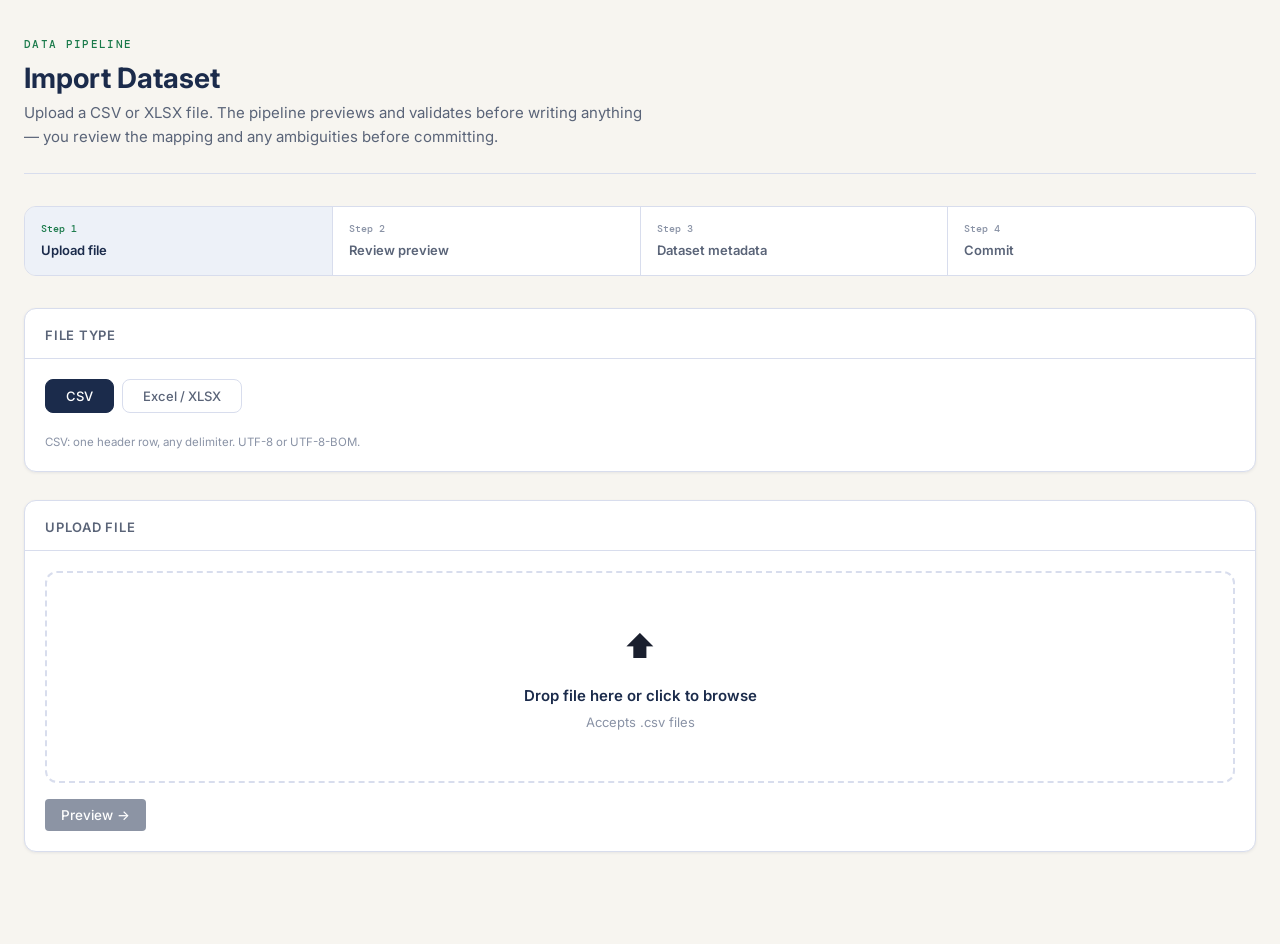
==== frontend/import.html @ 2c80393d "NSDO Phase 1-7 complete" ====
<!DOCTYPE html>
<html lang="en">
<head>
  <meta charset="UTF-8">
  <meta name="viewport" content="width=device-width, initial-scale=1.0">
  <title>NSDO — Import Dataset</title>
  <link rel="stylesheet" href="nsdo.css">
  <style>
    /* ---- Step indicator ---- */
    .steps {
      display: flex; gap: 0; margin-bottom: 32px;
      border: 1px solid var(--rule); border-radius: var(--radius-lg); overflow: hidden;
    }
    .step {
      flex: 1; padding: 14px 16px; display: flex; flex-direction: column; gap: 3px;
      background: var(--surface); border-right: 1px solid var(--rule);
      transition: background var(--transition);
    }
    .step:last-child { border-right: none; }
    .step-num { font-family: var(--mono); font-size: 10px; color: var(--stone); font-weight: 500; }
    .step-label { font-size: 13px; font-weight: 600; color: var(--slate); }
    .step.active { background: var(--navy-faint); }
    .step.active .step-num { color: var(--green); }
    .step.active .step-label { color: var(--navy); }
    .step.done { background: var(--surface); }
    .step.done .step-num { color: var(--green); }
    .step.done .step-label { color: var(--slate); text-decoration: line-through; }

    /* ---- Upload zone ---- */
    .drop-zone {
      border: 2px dashed var(--rule); border-radius: var(--radius-lg);
      padding: 48px 24px; text-align: center; cursor: pointer;
      transition: border-color var(--transition), background var(--transition);
      background: var(--surface);
    }
    .drop-zone:hover, .drop-zone.drag-over {
      border-color: var(--navy); background: var(--navy-faint);
    }
    .drop-zone-icon { font-size: 32px; margin-bottom: 12px; }
    .drop-zone-label { font-size: 15px; font-weight: 600; color: var(--navy); margin-bottom: 4px; }
    .drop-zone-hint { font-size: 13px; color: var(--stone); }
    #file-input { display: none; }

    /* ---- File type selector ---- */
    .type-tabs { display: flex; gap: 8px; margin-bottom: 20px; }
    .type-tab {
      padding: 8px 20px; border-radius: var(--radius);
      border: 1.5px solid var(--rule); background: var(--surface);
      font-size: 13px; font-weight: 500; color: var(--slate);
      cursor: pointer; transition: all var(--transition);
    }
    .type-tab:hover { border-color: var(--navy); color: var(--navy); }
    .type-tab.active { background: var(--navy); color: #fff; border-color: var(--navy); }

    /* ---- Sheet selector ---- */
    .sheet-list { display: flex; flex-wrap: wrap; gap: 8px; margin-top: 8px; }
    .sheet-btn {
      padding: 6px 14px; border-radius: var(--radius-sm);
      border: 1.5px solid var(--rule); background: var(--surface);
      font-family: var(--mono); font-size: 12px; color: var(--slate); cursor: pointer;
      transition: all var(--transition);
    }
    .sheet-btn:hover { border-color: var(--navy); }
    .sheet-btn.selected { background: var(--navy); color: #fff; border-color: var(--navy); }

    /* ---- Preview table ---- */
    .preview-table-wrap { overflow-x: auto; margin-top: 12px; max-height: 280px; overflow-y: auto; }
    .preview-table { font-size: 12px; }
    .preview-table thead th { position: sticky; top: 0; background: var(--bg); }
    .col-mapped { background: #EDF6F0 !important; }

    /* ---- Mapping editor ---- */
    .mapping-grid {
      display: grid; grid-template-columns: 1fr auto 1fr; gap: 10px 12px;
      align-items: center;
    }
    .mapping-arrow { color: var(--stone); font-size: 16px; text-align: center; }
    .mapping-label { font-family: var(--mono); font-size: 12px; color: var(--slate); }
    .mapping-canonical { font-family: var(--mono); font-size: 12px; font-weight: 500; color: var(--navy); }
    .mapping-required::after { content: '*'; color: var(--red); margin-left: 2px; }

    /* ---- Ambiguity alerts ---- */
    .ambiguity-list { display: flex; flex-direction: column; gap: 8px; }
    .ambiguity-item {
      background: var(--amber-light); border: 1px solid #E6A835;
      border-radius: var(--radius); padding: 12px 14px;
    }
    .ambiguity-field { font-family: var(--mono); font-size: 12px; font-weight: 600; color: #7A4C05; }
    .ambiguity-candidates { display: flex; gap: 8px; flex-wrap: wrap; margin-top: 6px; }
    .ambiguity-candidate {
      padding: 4px 10px; border-radius: var(--radius-sm);
      border: 1.5px solid #E6A835; background: #fff;
      font-family: var(--mono); font-size: 11px; color: #7A4C05; cursor: pointer;
      transition: all var(--transition);
    }
    .ambiguity-candidate.selected { background: var(--amber); color: #fff; border-color: var(--amber); }

    /* ---- Summary tiles ---- */
    .summary-tiles { display: grid; grid-template-columns: repeat(4,1fr); gap: 12px; }
    .summary-tile { background: var(--surface); border: 1px solid var(--rule); border-radius: var(--radius); padding: 14px; }
    .summary-tile-val { font-family: var(--mono); font-size: 24px; font-weight: 500; color: var(--navy); }
    .summary-tile-label { font-size: 11px; color: var(--stone); margin-top: 2px; }
    .summary-tile.warn .summary-tile-val { color: var(--amber); }
    .summary-tile.err .summary-tile-val { color: var(--red); }
    .summary-tile.ok .summary-tile-val { color: var(--green); }

    /* ---- Issue list ---- */
    .issue-list { display: flex; flex-direction: column; gap: 6px; max-height: 260px; overflow-y: auto; }
    .issue-row {
      display: grid; grid-template-columns: 60px 80px 1fr;
      gap: 8px; font-size: 12.5px; padding: 6px 10px;
      border-radius: var(--radius-sm); align-items: start;
    }
    .issue-row.error   { background: var(--red-light); }
    .issue-row.warning { background: var(--amber-light); }
    .issue-row.info    { background: var(--navy-faint); }
    .issue-sev { font-family: var(--mono); font-size: 10px; font-weight: 600; text-transform: uppercase; }
    .issue-field { font-family: var(--mono); font-size: 11px; color: var(--slate); }

    /* ---- Meta form ---- */
    .meta-grid { display: grid; grid-template-columns: 1fr 1fr; gap: 16px; }
    @media (max-width: 700px) { .meta-grid { grid-template-columns: 1fr; } }

    /* ---- Page sections ---- */
    .import-section { margin-bottom: 28px; }

    /* ---- Commit result ---- */
    .commit-result {
      text-align: center; padding: 48px 24px;
    }
    .commit-icon { font-size: 48px; margin-bottom: 16px; }
    .commit-title { font-size: 22px; font-weight: 700; color: var(--navy); margin-bottom: 8px; }
    .commit-sub { font-size: 14px; color: var(--text-muted); margin-bottom: 24px; }
    .commit-stats { display: flex; gap: 24px; justify-content: center; flex-wrap: wrap; margin-bottom: 28px; }
    .commit-stat-val { font-family: var(--mono); font-size: 28px; font-weight: 500; }
    .commit-stat-label { font-size: 11px; color: var(--stone); margin-top: 2px; }
    .commit-stat.ok .commit-stat-val { color: var(--green); }
    .commit-stat.skip .commit-stat-val { color: var(--amber); }

    .hidden { display: none !important; }
  </style>
</head>
<body class="site-wrap">
<div id="nav-placeholder"></div>

<main class="page-content">
  <header class="page-header">
    <p class="page-eyebrow">Data Pipeline</p>
    <h1 class="page-title">Import Dataset</h1>
    <p class="page-subtitle">
      Upload a CSV or XLSX file. The pipeline previews and validates before writing anything —
      you review the mapping and any ambiguities before committing.
    </p>
  </header>

  <!-- Step indicator -->
  <div class="steps" id="step-indicator">
    <div class="step active" id="step-1">
      <span class="step-num">Step 1</span>
      <span class="step-label">Upload file</span>
    </div>
    <div class="step" id="step-2">
      <span class="step-num">Step 2</span>
      <span class="step-label">Review preview</span>
    </div>
    <div class="step" id="step-3">
      <span class="step-num">Step 3</span>
      <span class="step-label">Dataset metadata</span>
    </div>
    <div class="step" id="step-4">
      <span class="step-num">Step 4</span>
      <span class="step-label">Commit</span>
    </div>
  </div>

  <!-- ===== STEP 1: Upload ===== -->
  <div id="panel-upload">
    <div class="card import-section">
      <div class="card-header">
        <span class="card-title">File type</span>
      </div>
      <div class="card-body">
        <div class="type-tabs">
          <button class="type-tab active" id="tab-csv" onclick="selectType('csv')">CSV</button>
          <button class="type-tab" id="tab-xlsx" onclick="selectType('xlsx')">Excel / XLSX</button>
        </div>
        <p id="type-hint" class="form-hint">
          CSV: one header row, any delimiter. UTF-8 or UTF-8-BOM.
        </p>
      </div>
    </div>

    <div class="card import-section">
      <div class="card-header"><span class="card-title">Upload file</span></div>
      <div class="card-body">
        <div class="drop-zone" id="drop-zone" onclick="document.getElementById('file-input').click()">
          <div class="drop-zone-icon">⬆</div>
          <div class="drop-zone-label">Drop file here or click to browse</div>
          <div class="drop-zone-hint" id="drop-zone-hint">Accepts .csv files</div>
        </div>
        <input type="file" id="file-input" accept=".csv">
        <div id="file-chosen" class="hidden" style="margin-top:12px">
          <div class="alert alert-success">
            <strong id="chosen-name"></strong>&nbsp;— ready to preview
          </div>
        </div>
        <div id="xlsx-sheet-panel" class="hidden" style="margin-top:16px">
          <div class="form-group">
            <label class="form-label">Select sheet</label>
            <div class="sheet-list" id="sheet-list"></div>
          </div>
        </div>
        <div style="margin-top:16px;display:flex;gap:10px">
          <button class="btn btn-primary" id="btn-preview" disabled onclick="runPreview()">
            Preview →
          </button>
          <div id="preview-spinner" class="hidden" style="display:flex;align-items:center;gap:8px">
            <div class="spinner"></div>
            <span style="font-size:13px;color:var(--stone)">Parsing file…</span>
          </div>
        </div>
        <div id="upload-error" class="hidden" style="margin-top:12px"></div>
      </div>
    </div>
  </div>

  <!-- ===== STEP 2: Preview + mapping ===== -->
  <div id="panel-preview" class="hidden">
    <div class="card import-section">
      <div class="card-header">
        <span class="card-title">Validation summary</span>
        <button class="btn btn-outline btn-sm" onclick="goBack()">← Change file</button>
      </div>
      <div class="card-body">
        <div class="summary-tiles" id="summary-tiles"></div>
      </div>
    </div>

    <div id="ambiguity-panel" class="card import-section hidden">
      <div class="card-header">
        <span class="card-title">⚠ Mapping ambiguities — review required</span>
      </div>
      <div class="card-body">
        <p style="font-size:13px;color:var(--text-muted);margin-bottom:12px">
          Multiple source columns matched the same canonical field. Select which column to use.
          Fields marked <strong>required</strong> must be resolved before committing.
        </p>
        <div class="ambiguity-list" id="ambiguity-list"></div>
      </div>
    </div>

    <div class="card import-section">
      <div class="card-header">
        <span class="card-title">Column mapping</span>
        <span style="font-size:12px;color:var(--stone)">Auto-suggested — adjust if needed</span>
      </div>
      <div class="card-body">
        <div class="mapping-grid" id="mapping-grid"></div>
      </div>
    </div>

    <div class="card import-section">
      <div class="card-header">
        <span class="card-title">Sample rows (first 10)</span>
      </div>
      <div class="card-body" style="padding:0">
        <div class="preview-table-wrap">
          <table class="preview-table">
            <thead id="preview-thead"></thead>
            <tbody id="preview-tbody"></tbody>
          </table>
        </div>
      </div>
    </div>

    <div id="issues-panel" class="card import-section hidden">
      <div class="card-header">
        <span class="card-title">Validation issues</span>
        <span style="font-size:12px;color:var(--stone)">Errors are never imported; warnings are optional</span>
      </div>
      <div class="card-body" style="padding:0 0 8px">
        <div class="issue-list" id="issue-list"></div>
      </div>
    </div>

    <div style="display:flex;gap:10px;margin-top:8px">
      <button class="btn btn-primary" id="btn-to-meta" onclick="goToMeta()">Continue to metadata →</button>
    </div>
  </div>

  <!-- ===== STEP 3: Dataset metadata ===== -->
  <div id="panel-meta" class="hidden">
    <div class="card import-section">
      <div class="card-header">
        <span class="card-title">Dataset metadata</span>
        <button class="btn btn-outline btn-sm" onclick="showStep(2)">← Back to preview</button>
      </div>
      <div class="card-body">
        <div class="alert alert-info" style="margin-bottom:20px">
          <strong>Required:</strong> every dataset must state what it <em>does not</em> tell you.
          This is enforced by the API — the commit will be rejected if limitations is empty.
        </div>

        <div class="meta-grid">
          <div class="form-group">
            <label class="form-label">Source <span class="required">*</span></label>
            <select id="m-source" class="form-select">
              <option value="">Loading sources…</option>
            </select>
            <span class="form-hint">Which organisation published this data?</span>
          </div>
          <div class="form-group">
            <label class="form-label">Metric definition <span class="required">*</span></label>
            <select id="m-metric" class="form-select">
              <option value="">Loading metrics…</option>
            </select>
          </div>
          <div class="form-group">
            <label class="form-label">Dataset title <span class="required">*</span></label>
            <input type="text" id="m-title" class="form-input" placeholder="e.g. HESA Nigerian students UK 2022/23">
          </div>
          <div class="form-group">
            <label class="form-label">Reference period <span class="required">*</span></label>
            <input type="text" id="m-period" class="form-input" placeholder="e.g. 2022/23 or 2024">
            <span class="form-hint">Academic year (2022/23) or calendar year (2024)</span>
          </div>
          <div class="form-group">
            <label class="form-label">Original URL</label>
            <input type="url" id="m-url" class="form-input" placeholder="https://…">
          </div>
          <div class="form-group">
            <label class="form-label">Publication date</label>
            <input type="date" id="m-pubdate" class="form-input">
          </div>
        </div>

        <div class="form-group" style="margin-top:16px">
          <label class="form-label">Stated limitations <span class="required">*</span></label>
          <textarea id="m-limitations" class="form-textarea" rows="4"
            placeholder="Describe what this dataset does NOT tell you: methodology gaps, population coverage, known undercounts, reference-period definition, etc."></textarea>
          <span class="form-hint">Cannot be empty — this is the project's core data-integrity commitment.</span>
        </div>

        <div class="form-group" style="margin-top:12px">
          <label class="form-label" style="display:flex;align-items:center;gap:8px;cursor:pointer">
            <input type="checkbox" id="m-include-warnings" checked>
            Include warning-level rows (rows with non-critical issues)
          </label>
        </div>
        <div class="form-group" style="margin-top:8px">
          <label class="form-label" style="display:flex;align-items:center;gap:8px;cursor:pointer">
            <input type="checkbox" id="m-include-duplicates">
            Include flagged-duplicate rows
          </label>
        </div>

        <div id="meta-error" class="hidden" style="margin-top:16px"></div>
      </div>
    </div>

    <div style="display:flex;gap:10px">
      <button class="btn btn-success" id="btn-commit" onclick="commitImport()">
        Commit import
      </button>
      <div id="commit-spinner" class="hidden" style="display:flex;align-items:center;gap:8px">
        <div class="spinner"></div>
        <span style="font-size:13px;color:var(--stone)">Committing…</span>
      </div>
    </div>
  </div>

  <!-- ===== STEP 4: Result ===== -->
  <div id="panel-result" class="hidden">
    <div class="card">
      <div class="card-body commit-result" id="commit-result-body"></div>
    </div>
  </div>

</main>

<script src="nsdo.js"></script>
<script>
const { apiFetch, apiFormData, fmt, el, tierBadge, statusBadge, renderError, navHTML, initNav } = window.NSDO;

document.getElementById('nav-placeholder').innerHTML = navHTML('import');
initNav('import');

// ── State ────────────────────────────────────────────────────────────────
let state = {
  type: 'csv',           // 'csv' | 'xlsx'
  file: null,
  sheets: [],
  selectedSheet: null,
  preview: null,         // last preview response
  mapping: {},           // { canonical_field: source_column }
  sources: [],
  metrics: [],
};

// ── Step navigation ──────────────────────────────────────────────────────
function showStep(n) {
  ['panel-upload','panel-preview','panel-meta','panel-result'].forEach((id,i) => {
    document.getElementById(id).classList.toggle('hidden', i+1 !== n);
  });
  [1,2,3,4].forEach(i => {
    const s = document.getElementById(`step-${i}`);
    s.classList.remove('active','done');
    if (i === n) s.classList.add('active');
    else if (i < n) s.classList.add('done');
  });
}

function goBack() { showStep(1); }

// ── File type selector ───────────────────────────────────────────────────
function selectType(type) {
  state.type = type;
  document.getElementById('tab-csv').classList.toggle('active', type === 'csv');
  document.getElementById('tab-xlsx').classList.toggle('active', type === 'xlsx');
  document.getElementById('type-hint').textContent = type === 'csv'
    ? 'CSV: one header row, any delimiter. UTF-8 or UTF-8-BOM.'
    : 'XLSX: you can choose which sheet to import after uploading.';
  document.getElementById('drop-zone-hint').textContent =
    type === 'csv' ? 'Accepts .csv files' : 'Accepts .xlsx, .xls files';
  document.getElementById('file-input').accept = type === 'csv' ? '.csv' : '.xlsx,.xls';

  // Reset file state
  state.file = null; state.sheets = []; state.selectedSheet = null;
  document.getElementById('file-chosen').classList.add('hidden');
  document.getElementById('xlsx-sheet-panel').classList.add('hidden');
  document.getElementById('btn-preview').disabled = true;
}

// ── Drag-and-drop ────────────────────────────────────────────────────────
const dropZone = document.getElementById('drop-zone');
dropZone.addEventListener('dragover', e => { e.preventDefault(); dropZone.classList.add('drag-over'); });
dropZone.addEventListener('dragleave', () => dropZone.classList.remove('drag-over'));
dropZone.addEventListener('drop', e => {
  e.preventDefault(); dropZone.classList.remove('drag-over');
  const f = e.dataTransfer.files[0];
  if (f) handleFile(f);
});
document.getElementById('file-input').addEventListener('change', e => {
  if (e.target.files[0]) handleFile(e.target.files[0]);
});

async function handleFile(file) {
  state.file = file;
  document.getElementById('chosen-name').textContent = file.name;
  document.getElementById('file-chosen').classList.remove('hidden');
  document.getElementById('upload-error').classList.add('hidden');

  if (state.type === 'xlsx') {
    document.getElementById('btn-preview').disabled = true;
    // List sheets first
    const fd = new FormData();
    fd.append('file', file);
    const res = await apiFormData('/api/datasets/import/xlsx/sheets', fd);
    if (!res.ok) {
      showUploadError(`Could not read workbook: ${res.data?.detail ?? res.error ?? 'Unknown error'}`);
      return;
    }
    state.sheets = res.data.sheets ?? [];
    renderSheets(state.sheets);
  } else {
    state.selectedSheet = null;
    document.getElementById('xlsx-sheet-panel').classList.add('hidden');
    document.getElementById('btn-preview').disabled = false;
  }
}

function renderSheets(sheets) {
  const panel = document.getElementById('xlsx-sheet-panel');
  const list  = document.getElementById('sheet-list');
  list.innerHTML = '';
  sheets.forEach(name => {
    const btn = el('button', { class: 'sheet-btn', type: 'button' }, name);
    btn.addEventListener('click', () => {
      state.selectedSheet = name;
      list.querySelectorAll('.sheet-btn').forEach(b => b.classList.remove('selected'));
      btn.classList.add('selected');
      document.getElementById('btn-preview').disabled = false;
    });
    list.appendChild(btn);
  });
  panel.classList.remove('hidden');
  // Auto-select first
  if (sheets.length === 1) list.querySelector('.sheet-btn').click();
}

function showUploadError(msg) {
  const div = document.getElementById('upload-error');
  div.innerHTML = '';
  div.appendChild(el('div', { class: 'alert alert-error' }, msg));
  div.classList.remove('hidden');
}

// ── Preview ──────────────────────────────────────────────────────────────
async function runPreview() {
  const btn = document.getElementById('btn-preview');
  btn.disabled = true;
  document.getElementById('preview-spinner').classList.remove('hidden');
  document.getElementById('upload-error').classList.add('hidden');

  const fd = new FormData();
  fd.append('file', state.file);
  if (state.type === 'xlsx' && state.selectedSheet) {
    fd.append('sheet_name', state.selectedSheet);
  }

  const path = state.type === 'csv'
    ? '/api/datasets/import/csv/preview'
    : '/api/datasets/import/xlsx/preview';

  const res = await apiFormData(path, fd);
  document.getElementById('preview-spinner').classList.add('hidden');
  btn.disabled = false;

  if (!res.ok) {
    showUploadError(`Preview failed: ${res.data?.detail ?? res.error ?? 'Unknown error'}`);
    return;
  }

  state.preview = res.data;
  state.mapping  = { ...res.data.mapping_used };
  renderPreview(res.data);
  showStep(2);
}

function renderPreview(p) {
  // Summary tiles
  const s = p.summary;
  const tiles = document.getElementById('summary-tiles');
  tiles.innerHTML = '';
  const mkTile = (val, label, cls='') =>
    el('div', { class: `summary-tile ${cls}` },
      el('div', { class: 'summary-tile-val' }, String(val)),
      el('div', { class: 'summary-tile-label' }, label),
    );
  tiles.appendChild(mkTile(s.total_records, 'Total rows', ''));
  tiles.appendChild(mkTile(s.valid_records, 'Valid rows', s.valid_records > 0 ? 'ok' : ''));
  tiles.appendChild(mkTile(s.error_records, 'Error rows', s.error_records > 0 ? 'err' : ''));
  tiles.appendChild(mkTile(s.duplicate_records, 'Duplicates', s.duplicate_records > 0 ? 'warn' : ''));

  // Ambiguities
  const ambPanel = document.getElementById('ambiguity-panel');
  const ambList  = document.getElementById('ambiguity-list');
  if (p.ambiguities?.length) {
    ambPanel.classList.remove('hidden');
    ambList.innerHTML = '';
    p.ambiguities.forEach(amb => {
      const item = el('div', { class: 'ambiguity-item' },
        el('div', { class: 'ambiguity-field' },
          `${amb.canonical_field}${amb.required ? ' (required)' : ''} — ${amb.reason}`
        ),
        el('div', { class: 'ambiguity-candidates' },
          ...amb.candidates.map(c => {
            const btn = el('button', { class: 'ambiguity-candidate', type: 'button' }, c.column);
            btn.addEventListener('click', () => {
              item.querySelectorAll('.ambiguity-candidate').forEach(b => b.classList.remove('selected'));
              btn.classList.add('selected');
              state.mapping[amb.canonical_field] = c.column;
              // Update the corresponding select in the mapping grid
              const sel = document.querySelector(`select[data-canonical="${amb.canonical_field}"]`);
              if (sel) sel.value = c.column;
            });
            // If currently mapped to this column, pre-select it
            if (state.mapping[amb.canonical_field] === c.column) btn.classList.add('selected');
            return btn;
          })
        )
      );
      ambList.appendChild(item);
    });
  } else {
    ambPanel.classList.add('hidden');
  }

  // Mapping editor
  const CANONICAL = [
    { field:'destination_country', label:'Destination country', required:true },
    { field:'student_count',       label:'Student count',       required:true },
    { field:'academic_year',       label:'Academic year',       required:false },
    { field:'nigerian_state',      label:'Nigerian state',      required:false },
    { field:'institution',         label:'Institution',         required:false },
    { field:'discipline',          label:'Discipline',          required:false },
    { field:'degree_level',        label:'Degree level',        required:false },
    { field:'gender',              label:'Gender',              required:false },
    { field:'funding_type',        label:'Funding type',        required:false },
    { field:'institution_type',    label:'Institution type',    required:false },
  ];
  const grid = document.getElementById('mapping-grid');
  grid.innerHTML = '';
  // Header
  grid.appendChild(el('div', { class:'mapping-canonical',style:{fontWeight:'600'} }, 'Canonical field'));
  grid.appendChild(el('div', {}));
  grid.appendChild(el('div', { class:'mapping-label',style:{fontWeight:'600'} }, 'Source column'));

  CANONICAL.forEach(({ field, label, required }) => {
    const canonEl = el('div', { class: `mapping-canonical${required?' mapping-required':''}` }, label);

    const sel = el('select', {
      class: 'form-select',
      'data-canonical': field,
    });
    const none = el('option', { value: '' }, '— not mapped —');
    sel.appendChild(none);
    p.detected_columns.forEach(col => {
      const opt = el('option', { value: col }, col);
      sel.appendChild(opt);
    });
    sel.value = state.mapping[field] ?? '';
    sel.addEventListener('change', () => { state.mapping[field] = sel.value || null; });

    grid.appendChild(canonEl);
    grid.appendChild(el('div', { class: 'mapping-arrow' }, '→'));
    grid.appendChild(sel);
  });

  // Sample rows
  const thead = document.getElementById('preview-thead');
  const tbody = document.getElementById('preview-tbody');
  thead.innerHTML = ''; tbody.innerHTML = '';
  if (p.sample_rows?.length) {
    const cols = Object.keys(p.sample_rows[0]);
    const mappedCols = new Set(Object.values(state.mapping).filter(Boolean));
    const hr = el('tr');
    cols.forEach(c => {
      const th = el('th', {}, c);
      if (mappedCols.has(c)) th.classList.add('col-mapped');
      hr.appendChild(th);
    });
    thead.appendChild(hr);
    p.sample_rows.slice(0,10).forEach(row => {
      const tr = el('tr');
      cols.forEach(c => {
        const td = el('td', {}, row[c] != null ? String(row[c]) : '');
        if (mappedCols.has(c)) td.classList.add('col-mapped');
        tr.appendChild(td);
      });
      tbody.appendChild(tr);
    });
  }

  // Issues
  const issuePanel = document.getElementById('issues-panel');
  const issueList  = document.getElementById('issue-list');
  if (p.issues?.length) {
    issuePanel.classList.remove('hidden');
    issueList.innerHTML = '';
    p.issues.slice(0,50).forEach(i => {
      issueList.appendChild(el('div', { class: `issue-row ${i.severity}` },
        el('span', { class: `issue-sev` }, i.severity),
        el('span', { class: 'issue-field' }, i.field ?? ''),
        el('span', {}, i.message),
      ));
    });
    if (p.issues.length > 50) {
      issueList.appendChild(el('div', { style:{ padding:'8px 10px',fontSize:'12px',color:'var(--stone)' } },
        `…and ${p.issues.length - 50} more issues`));
    }
  } else {
    issuePanel.classList.add('hidden');
  }
}

function goToMeta() {
  showStep(3);
  loadMetaOptions();
}

// ── Metadata form ────────────────────────────────────────────────────────
let metaLoaded = false;

async function loadMetaOptions() {
  if (metaLoaded) return;
  const [srcRes, metRes] = await Promise.all([
    apiFetch('/api/sources'),
    apiFetch('/api/datasets'),  // We need metric definitions — use first dataset to get them
  ]);

  if (srcRes.ok) {
    state.sources = srcRes.data;
    const sel = document.getElementById('m-source');
    sel.innerHTML = '<option value="">Select source…</option>';
    srcRes.data.forEach(s => {
      sel.appendChild(el('option', { value: s.id },
        `${s.short_code} — ${fmt.tier(s.reliability_tier)}`));
    });
  }

  // Metric definitions: fetch via /api/datasets and extract unique metric_definitions,
  // or fall back to known ones from seed data. There's no standalone /api/metric-definitions
  // endpoint, but DatasetRead nests metric_definition, so we harvest them here.
  if (metRes.ok && metRes.data.length > 0) {
    const seen = new Map();
    metRes.data.forEach(d => {
      if (!seen.has(d.metric_definition.id)) seen.set(d.metric_definition.id, d.metric_definition);
    });
    state.metrics = [...seen.values()];
    const mSel = document.getElementById('m-metric');
    mSel.innerHTML = '<option value="">Select metric definition…</option>';
    state.metrics.forEach(m => {
      mSel.appendChild(el('option', { value: m.id }, `${m.code} — ${m.name}`));
    });
    if (state.metrics.length === 1) mSel.value = state.metrics[0].id;
  } else {
    document.getElementById('m-metric').innerHTML =
      '<option value="">No metric definitions found — seed the database first</option>';
  }

  metaLoaded = true;
}

// ── Commit ───────────────────────────────────────────────────────────────
async function commitImport() {
  const btn = document.getElementById('btn-commit');
  const errDiv = document.getElementById('meta-error');
  errDiv.classList.add('hidden');

  const sourceId   = document.getElementById('m-source').value;
  const metricId   = document.getElementById('m-metric').value;
  const title      = document.getElementById('m-title').value.trim();
  const period     = document.getElementById('m-period').value.trim();
  const limitations = document.getElementById('m-limitations').value.trim();

  if (!sourceId || !metricId || !title || !period || !limitations) {
    errDiv.innerHTML = '';
    errDiv.appendChild(el('div', { class: 'alert alert-error' },
      'All required fields must be filled. Limitations cannot be empty.'));
    errDiv.classList.remove('hidden');
    return;
  }

  // Check for unresolved required ambiguities
  const unresolvedRequired = (state.preview?.unresolved_required_ambiguities ?? [])
    .filter(a => a.resolution_required && !state.mapping[a.canonical_field]);
  if (unresolvedRequired.length > 0) {
    errDiv.innerHTML = '';
    errDiv.appendChild(el('div', { class: 'alert alert-error' },
      `Cannot commit — resolve these required-field ambiguities first: ${unresolvedRequired.map(a=>a.canonical_field).join(', ')}`
    ));
    errDiv.classList.remove('hidden');
    showStep(2);
    return;
  }

  btn.disabled = true;
  document.getElementById('commit-spinner').classList.remove('hidden');

  const fd = new FormData();
  fd.append('file', state.file);
  fd.append('source_id', sourceId);
  fd.append('metric_definition_id', metricId);
  fd.append('title', title);
  fd.append('reference_period', period);
  fd.append('limitations', limitations);
  fd.append('column_mapping', JSON.stringify(state.mapping));
  fd.append('include_warnings', document.getElementById('m-include-warnings').checked);
  fd.append('include_duplicates', document.getElementById('m-include-duplicates').checked);
  if (document.getElementById('m-url').value) fd.append('original_url', document.getElementById('m-url').value);
  if (document.getElementById('m-pubdate').value) fd.append('publication_date', document.getElementById('m-pubdate').value);
  if (state.type === 'xlsx' && state.selectedSheet) fd.append('sheet_name', state.selectedSheet);

  const path = state.type === 'csv'
    ? '/api/datasets/import/csv'
    : '/api/datasets/import/xlsx';

  const res = await apiFormData(path, fd);
  document.getElementById('commit-spinner').classList.add('hidden');
  btn.disabled = false;

  if (!res.ok) {
    const detail = res.data?.detail;
    const msg = typeof detail === 'string' ? detail
      : detail?.message ?? JSON.stringify(detail) ?? res.error ?? 'Commit failed';
    errDiv.innerHTML = '';
    errDiv.appendChild(el('div', { class: 'alert alert-error' }, msg));
    errDiv.classList.remove('hidden');
    return;
  }

  renderResult(res.data);
  showStep(4);
}

function renderResult(result) {
  const body = document.getElementById('commit-result-body');
  body.innerHTML = '';

  const inserted  = result.inserted  ?? 0;
  const skipped   = result.skipped   ?? 0;
  const datasetId = result.dataset_id ?? '—';

  body.appendChild(el('div', { class: 'commit-icon' }, '✓'));
  body.appendChild(el('div', { class: 'commit-title' }, 'Import successful'));
  body.appendChild(el('div', { class: 'commit-sub' },
    `Dataset #${datasetId} registered. ${inserted} observation${inserted!==1?'s':''} committed.`));

  body.appendChild(el('div', { class: 'commit-stats' },
    el('div', { class: 'commit-stat ok' },
      el('div', { class: 'commit-stat-val' }, String(inserted)),
      el('div', { class: 'commit-stat-label' }, 'Rows inserted'),
    ),
    el('div', { class: 'commit-stat skip' },
      el('div', { class: 'commit-stat-val' }, String(skipped)),
      el('div', { class: 'commit-stat-label' }, 'Rows skipped'),
    ),
  ));

  body.appendChild(el('div', { style:{ display:'flex',gap:'12px',justifyContent:'center' } },
    (() => {
      const a = el('a', { class:'btn btn-primary', href:`datasets.html` }, 'View all datasets');
      return a;
    })(),
    (() => {
      const btn = el('button', { class:'btn btn-outline', type:'button' }, 'Import another file');
      btn.addEventListener('click', () => {
        state = { type:'csv', file:null, sheets:[], selectedSheet:null, preview:null, mapping:{}, sources:[], metrics:[] };
        metaLoaded = false;
        document.getElementById('file-input').value = '';
        document.getElementById('file-chosen').classList.add('hidden');
        document.getElementById('upload-error').classList.add('hidden');
        document.getElementById('btn-preview').disabled = true;
        selectType('csv');
        showStep(1);
      });
      return btn;
    })(),
  ));
}
</script>
</body>
</html>
---- frontend/nsdo.css ----
/* =========================================================
   NSDO — Nigerian Student Diaspora Observatory
   Shared design system
   ========================================================= */

/* --- Fonts --- */
@import url('https://fonts.googleapis.com/css2?family=DM+Mono:ital,wght@0,300;0,400;0,500;1,400&family=Inter:wght@300;400;500;600;700&display=swap');

/* --- Tokens --- */
:root {
  --navy:        #1B2B4B;
  --navy-light:  #263C65;
  --navy-faint:  #EDF1F8;
  --green:       #1A7A4A;
  --green-light: #E8F5EE;
  --amber:       #D4820A;
  --amber-light: #FDF3E0;
  --red:         #B83232;
  --red-light:   #FBEAEA;
  --slate:       #5A6478;
  --stone:       #8A93A6;
  --rule:        #D8DDED;
  --bg:          #F7F5F0;
  --surface:     #FFFFFF;
  --text:        #1A1F2E;
  --text-muted:  #5A6478;

  --mono:   'DM Mono', 'Courier New', monospace;
  --sans:   'Inter', system-ui, sans-serif;

  --radius-sm: 4px;
  --radius:    8px;
  --radius-lg: 12px;

  --shadow-sm: 0 1px 3px rgba(27,43,75,.08);
  --shadow:    0 2px 8px rgba(27,43,75,.10);
  --shadow-lg: 0 4px 20px rgba(27,43,75,.12);

  --transition: 150ms ease;
}

/* --- Reset --- */
*, *::before, *::after { box-sizing: border-box; margin: 0; padding: 0; }
html { font-size: 16px; scroll-behavior: smooth; }
body {
  font-family: var(--sans);
  background: var(--bg);
  color: var(--text);
  line-height: 1.6;
  min-height: 100vh;
}
a { color: inherit; text-decoration: none; }
button { cursor: pointer; font-family: var(--sans); }
img, svg { display: block; }

/* --- Layout --- */
.site-wrap     { display: flex; flex-direction: column; min-height: 100vh; }
.page-content  { flex: 1; max-width: 1280px; margin: 0 auto; width: 100%; padding: 0 24px 64px; }

/* --- Nav --- */
.site-nav {
  background: var(--navy);
  color: #fff;
  position: sticky; top: 0; z-index: 100;
  box-shadow: 0 2px 12px rgba(0,0,0,.18);
}
.nav-inner {
  max-width: 1280px; margin: 0 auto;
  display: flex; align-items: center; gap: 8px;
  padding: 0 24px; height: 56px;
}
.nav-brand {
  display: flex; align-items: baseline; gap: 10px;
  margin-right: 24px;
}
.nav-brand-mark {
  font-family: var(--mono);
  font-size: 11px; font-weight: 500; letter-spacing: .12em;
  text-transform: uppercase;
  background: var(--green); color: #fff;
  padding: 3px 8px; border-radius: 3px;
}
.nav-brand-name {
  font-size: 15px; font-weight: 600; color: #fff;
  white-space: nowrap;
}
.nav-links { display: flex; gap: 2px; flex: 1; }
.nav-link {
  display: flex; align-items: center; gap: 6px;
  padding: 6px 12px; border-radius: var(--radius-sm);
  font-size: 13.5px; font-weight: 500; color: rgba(255,255,255,.75);
  transition: color var(--transition), background var(--transition);
  white-space: nowrap;
}
.nav-link:hover        { color: #fff; background: rgba(255,255,255,.08); }
.nav-link.active       { color: #fff; background: rgba(255,255,255,.12); }
.nav-link svg          { width: 14px; height: 14px; flex-shrink: 0; }
.nav-status {
  margin-left: auto; display: flex; align-items: center; gap: 6px;
  font-family: var(--mono); font-size: 11px; color: rgba(255,255,255,.55);
}
.nav-status-dot {
  width: 7px; height: 7px; border-radius: 50%;
  background: var(--stone);
}
.nav-status-dot.ok   { background: var(--green); }
.nav-status-dot.err  { background: var(--red); }

/* --- Page header --- */
.page-header { padding: 36px 0 24px; border-bottom: 1px solid var(--rule); margin-bottom: 32px; }
.page-eyebrow {
  font-family: var(--mono); font-size: 11px; font-weight: 500;
  letter-spacing: .12em; text-transform: uppercase;
  color: var(--green); margin-bottom: 8px;
}
.page-title   { font-size: 28px; font-weight: 700; color: var(--navy); line-height: 1.2; }
.page-subtitle { font-size: 15px; color: var(--text-muted); margin-top: 6px; max-width: 620px; }

/* --- Cards --- */
.card {
  background: var(--surface); border: 1px solid var(--rule);
  border-radius: var(--radius-lg); box-shadow: var(--shadow-sm);
}
.card-header {
  padding: 16px 20px 12px;
  border-bottom: 1px solid var(--rule);
  display: flex; align-items: baseline; justify-content: space-between; gap: 12px;
}
.card-title   { font-size: 13px; font-weight: 600; color: var(--slate); text-transform: uppercase; letter-spacing: .06em; }
.card-action  { font-size: 12px; color: var(--green); font-weight: 500; }
.card-action:hover { text-decoration: underline; }
.card-body    { padding: 20px; }

/* --- Stat tiles --- */
.stat-grid { display: grid; grid-template-columns: repeat(auto-fit, minmax(180px, 1fr)); gap: 16px; }
.stat-tile {
  background: var(--surface); border: 1px solid var(--rule);
  border-radius: var(--radius-lg); padding: 20px;
  box-shadow: var(--shadow-sm);
  display: flex; flex-direction: column; gap: 4px;
}
.stat-tile-label  { font-size: 11px; font-weight: 600; color: var(--stone); text-transform: uppercase; letter-spacing: .08em; }
.stat-tile-value  { font-family: var(--mono); font-size: 32px; font-weight: 500; color: var(--navy); line-height: 1; }
.stat-tile-sub    { font-size: 12px; color: var(--text-muted); margin-top: 4px; }
.stat-tile-accent { border-left: 3px solid var(--green); padding-left: 17px; }

/* --- Tables --- */
.table-wrap { overflow-x: auto; }
table {
  width: 100%; border-collapse: collapse;
  font-size: 13.5px;
}
thead th {
  background: var(--bg); font-family: var(--mono);
  font-size: 10.5px; font-weight: 500; letter-spacing: .1em; text-transform: uppercase;
  color: var(--slate); padding: 10px 14px; text-align: left;
  border-bottom: 2px solid var(--rule); white-space: nowrap;
}
tbody tr { border-bottom: 1px solid var(--rule); transition: background var(--transition); }
tbody tr:last-child { border-bottom: none; }
tbody tr:hover { background: var(--navy-faint); }
tbody td { padding: 10px 14px; vertical-align: middle; }
.td-mono { font-family: var(--mono); font-size: 13px; }
.td-right { text-align: right; }
.td-muted { color: var(--text-muted); font-size: 12.5px; }

/* --- Badges / reliability tiers — the signature element --- */
/*
   Tier badges intentionally read like government classification markings:
   color + weight encode trustworthiness, not just category.
   official_primary = authoritative (navy), official_secondary = strong (green),
   credible_secondary = acceptable (amber), unverified = flagged (red).
*/
.tier {
  display: inline-flex; align-items: center; gap: 4px;
  font-family: var(--mono); font-size: 10px; font-weight: 500;
  letter-spacing: .08em; text-transform: uppercase;
  padding: 3px 8px; border-radius: 3px;
  white-space: nowrap;
}
.tier::before { content: ''; width: 5px; height: 5px; border-radius: 50%; background: currentColor; opacity: .7; }
.tier-official_primary    { background: var(--navy); color: #fff; }
.tier-official_secondary  { background: var(--green); color: #fff; }
.tier-credible_secondary  { background: var(--amber-light); color: var(--amber); border: 1px solid #E6A835; }
.tier-unverified          { background: var(--red-light); color: var(--red); border: 1px solid #D45555; }

.status-badge {
  display: inline-block;
  font-family: var(--mono); font-size: 10px; font-weight: 500;
  letter-spacing: .06em; text-transform: uppercase;
  padding: 2px 7px; border-radius: 3px;
}
.status-draft      { background: #EEF0F5; color: var(--slate); }
.status-validated  { background: var(--amber-light); color: var(--amber); }
.status-verified   { background: var(--green-light); color: var(--green); }
.status-deprecated { background: var(--red-light); color: var(--red); }

/* --- Buttons --- */
.btn {
  display: inline-flex; align-items: center; gap: 6px;
  padding: 8px 16px; border-radius: var(--radius-sm);
  font-size: 13.5px; font-weight: 500; border: none;
  transition: all var(--transition); cursor: pointer; white-space: nowrap;
}
.btn-primary   { background: var(--navy); color: #fff; }
.btn-primary:hover  { background: var(--navy-light); }
.btn-success   { background: var(--green); color: #fff; }
.btn-success:hover  { background: #156038; }
.btn-outline   { background: transparent; color: var(--navy); border: 1.5px solid var(--rule); }
.btn-outline:hover  { border-color: var(--navy); background: var(--navy-faint); }
.btn-danger    { background: var(--red-light); color: var(--red); border: 1px solid #D45555; }
.btn-danger:hover   { background: #f5d0d0; }
.btn-sm        { padding: 5px 10px; font-size: 12px; }
.btn-lg        { padding: 12px 24px; font-size: 15px; }
.btn:disabled  { opacity: .5; cursor: not-allowed; }
.btn svg       { width: 14px; height: 14px; flex-shrink: 0; }

/* --- Forms --- */
.form-group   { display: flex; flex-direction: column; gap: 6px; }
.form-label   { font-size: 12.5px; font-weight: 600; color: var(--slate); }
.form-label .required { color: var(--red); margin-left: 2px; }
.form-input, .form-select, .form-textarea {
  width: 100%; padding: 8px 12px;
  border: 1.5px solid var(--rule); border-radius: var(--radius-sm);
  font-family: var(--sans); font-size: 13.5px; color: var(--text);
  background: var(--surface);
  transition: border-color var(--transition);
  outline: none;
}
.form-input:focus, .form-select:focus, .form-textarea:focus {
  border-color: var(--navy);
  box-shadow: 0 0 0 3px rgba(27,43,75,.08);
}
.form-textarea { resize: vertical; min-height: 80px; }
.form-hint     { font-size: 11.5px; color: var(--stone); }
.form-error    { font-size: 11.5px; color: var(--red); }

/* --- Filter bar --- */
.filter-bar {
  display: flex; align-items: flex-end; gap: 12px; flex-wrap: wrap;
  padding: 16px 0; margin-bottom: 20px;
}
.filter-bar .form-group { min-width: 160px; flex: 1; }
.filter-bar .form-group:last-child { flex: none; }

/* --- Alert / notice --- */
.alert {
  display: flex; gap: 12px; align-items: flex-start;
  padding: 12px 16px; border-radius: var(--radius);
  font-size: 13.5px; line-height: 1.5;
}
.alert-icon  { flex-shrink: 0; width: 16px; height: 16px; margin-top: 2px; }
.alert-info   { background: var(--navy-faint); border: 1px solid #C0CEEB; color: var(--navy); }
.alert-warn   { background: var(--amber-light); border: 1px solid #E6A835; color: #7A4C05; }
.alert-error  { background: var(--red-light); border: 1px solid #D45555; color: var(--red); }
.alert-success{ background: var(--green-light); border: 1px solid #5BBF8A; color: var(--green); }
.alert strong { font-weight: 600; }

/* --- Loading / empty states --- */
.state-container {
  display: flex; flex-direction: column; align-items: center; justify-content: center;
  padding: 64px 24px; text-align: center; gap: 12px;
}
.state-icon { width: 40px; height: 40px; color: var(--rule); }
.state-title  { font-size: 16px; font-weight: 600; color: var(--slate); }
.state-body   { font-size: 14px; color: var(--stone); max-width: 360px; }
.spinner {
  width: 24px; height: 24px;
  border: 2.5px solid var(--rule);
  border-top-color: var(--navy);
  border-radius: 50%;
  animation: spin 600ms linear infinite;
}
@keyframes spin { to { transform: rotate(360deg); } }

/* --- Country chip --- */
.country-chip {
  display: inline-flex; align-items: center; gap: 5px;
  font-family: var(--mono); font-size: 12px; font-weight: 500;
  padding: 3px 9px; border-radius: var(--radius);
  background: var(--navy-faint); color: var(--navy);
}

/* --- Data provenance note --- */
.provenance-note {
  font-size: 11.5px; color: var(--stone); font-family: var(--mono);
  padding: 8px 12px; background: var(--bg); border-radius: var(--radius-sm);
  border-left: 2px solid var(--rule);
}

/* --- Section helpers --- */
.section-gap  { margin-bottom: 32px; }
.grid-2 { display: grid; grid-template-columns: 1fr 1fr; gap: 24px; }
.grid-3 { display: grid; grid-template-columns: 1fr 1fr 1fr; gap: 24px; }

/* --- Responsive --- */
@media (max-width: 900px) {
  .grid-2, .grid-3 { grid-template-columns: 1fr; }
  .page-content { padding: 0 16px 48px; }
}
@media (max-width: 640px) {
  .nav-brand-name { display: none; }
  .nav-link span  { display: none; }
  .filter-bar     { flex-direction: column; align-items: stretch; }
  .stat-tile-value { font-size: 26px; }
  .page-title     { font-size: 22px; }
}
@media (prefers-reduced-motion: reduce) {
  *, *::before, *::after { animation-duration: .01ms !important; transition-duration: .01ms !important; }
}
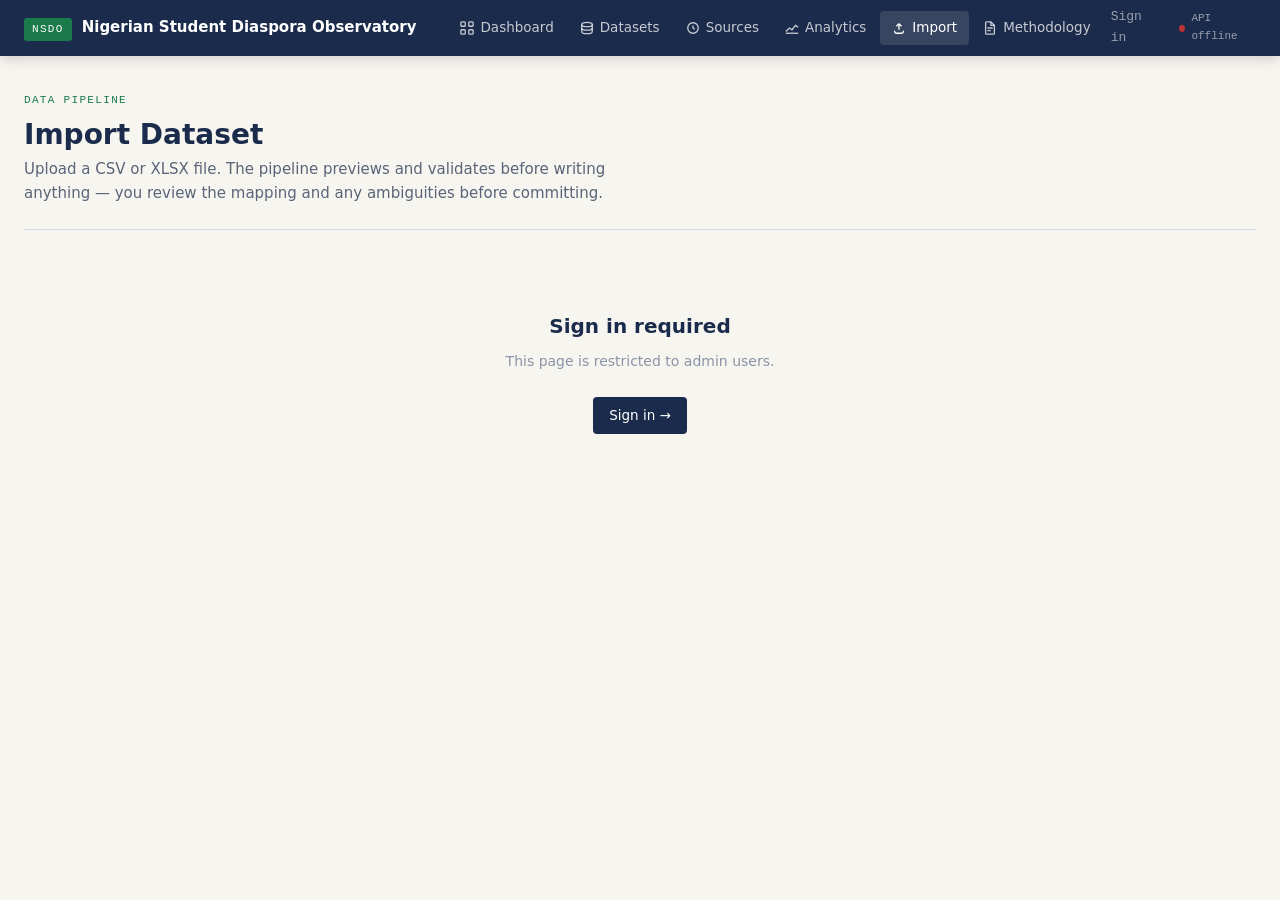
==== commit eacc73b6: "Add admin auth gate to import.html" ====
--- a/frontend/import.html
+++ b/frontend/import.html
@@ -1,5 +1,6 @@
 <!DOCTYPE html>
 <html lang="en">
+
 <head>
   <meta charset="UTF-8">
   <meta name="viewport" content="width=device-width, initial-scale=1.0">
@@ -8,827 +9,1160 @@
   <style>
     /* ---- Step indicator ---- */
     .steps {
-      display: flex; gap: 0; margin-bottom: 32px;
-      border: 1px solid var(--rule); border-radius: var(--radius-lg); overflow: hidden;
-    }
+      display: flex;
+      gap: 0;
+      margin-bottom: 32px;
+      border: 1px solid var(--rule);
+      border-radius: var(--radius-lg);
+      overflow: hidden;
+    }
+
     .step {
-      flex: 1; padding: 14px 16px; display: flex; flex-direction: column; gap: 3px;
-      background: var(--surface); border-right: 1px solid var(--rule);
+      flex: 1;
+      padding: 14px 16px;
+      display: flex;
+      flex-direction: column;
+      gap: 3px;
+      background: var(--surface);
+      border-right: 1px solid var(--rule);
       transition: background var(--transition);
     }
-    .step:last-child { border-right: none; }
-    .step-num { font-family: var(--mono); font-size: 10px; color: var(--stone); font-weight: 500; }
-    .step-label { font-size: 13px; font-weight: 600; color: var(--slate); }
-    .step.active { background: var(--navy-faint); }
-    .step.active .step-num { color: var(--green); }
-    .step.active .step-label { color: var(--navy); }
-    .step.done { background: var(--surface); }
-    .step.done .step-num { color: var(--green); }
-    .step.done .step-label { color: var(--slate); text-decoration: line-through; }
+
+    .step:last-child {
+      border-right: none;
+    }
+
+    .step-num {
+      font-family: var(--mono);
+      font-size: 10px;
+      color: var(--stone);
+      font-weight: 500;
+    }
+
+    .step-label {
+      font-size: 13px;
+      font-weight: 600;
+      color: var(--slate);
+    }
+
+    .step.active {
+      background: var(--navy-faint);
+    }
+
+    .step.active .step-num {
+      color: var(--green);
+    }
+
+    .step.active .step-label {
+      color: var(--navy);
+    }
+
+    .step.done {
+      background: var(--surface);
+    }
+
+    .step.done .step-num {
+      color: var(--green);
+    }
+
+    .step.done .step-label {
+      color: var(--slate);
+      text-decoration: line-through;
+    }
 
     /* ---- Upload zone ---- */
     .drop-zone {
-      border: 2px dashed var(--rule); border-radius: var(--radius-lg);
-      padding: 48px 24px; text-align: center; cursor: pointer;
+      border: 2px dashed var(--rule);
+      border-radius: var(--radius-lg);
+      padding: 48px 24px;
+      text-align: center;
+      cursor: pointer;
       transition: border-color var(--transition), background var(--transition);
       background: var(--surface);
     }
-    .drop-zone:hover, .drop-zone.drag-over {
-      border-color: var(--navy); background: var(--navy-faint);
-    }
-    .drop-zone-icon { font-size: 32px; margin-bottom: 12px; }
-    .drop-zone-label { font-size: 15px; font-weight: 600; color: var(--navy); margin-bottom: 4px; }
-    .drop-zone-hint { font-size: 13px; color: var(--stone); }
-    #file-input { display: none; }
+
+    .drop-zone:hover,
+    .drop-zone.drag-over {
+      border-color: var(--navy);
+      background: var(--navy-faint);
+    }
+
+    .drop-zone-icon {
+      font-size: 32px;
+      margin-bottom: 12px;
+    }
+
+    .drop-zone-label {
+      font-size: 15px;
+      font-weight: 600;
+      color: var(--navy);
+      margin-bottom: 4px;
+    }
+
+    .drop-zone-hint {
+      font-size: 13px;
+      color: var(--stone);
+    }
+
+    #file-input {
+      display: none;
+    }
 
     /* ---- File type selector ---- */
-    .type-tabs { display: flex; gap: 8px; margin-bottom: 20px; }
+    .type-tabs {
+      display: flex;
+      gap: 8px;
+      margin-bottom: 20px;
+    }
+
     .type-tab {
-      padding: 8px 20px; border-radius: var(--radius);
-      border: 1.5px solid var(--rule); background: var(--surface);
-      font-size: 13px; font-weight: 500; color: var(--slate);
-      cursor: pointer; transition: all var(--transition);
-    }
-    .type-tab:hover { border-color: var(--navy); color: var(--navy); }
-    .type-tab.active { background: var(--navy); color: #fff; border-color: var(--navy); }
+      padding: 8px 20px;
+      border-radius: var(--radius);
+      border: 1.5px solid var(--rule);
+      background: var(--surface);
+      font-size: 13px;
+      font-weight: 500;
+      color: var(--slate);
+      cursor: pointer;
+      transition: all var(--transition);
+    }
+
+    .type-tab:hover {
+      border-color: var(--navy);
+      color: var(--navy);
+    }
+
+    .type-tab.active {
+      background: var(--navy);
+      color: #fff;
+      border-color: var(--navy);
+    }
 
     /* ---- Sheet selector ---- */
-    .sheet-list { display: flex; flex-wrap: wrap; gap: 8px; margin-top: 8px; }
+    .sheet-list {
+      display: flex;
+      flex-wrap: wrap;
+      gap: 8px;
+      margin-top: 8px;
+    }
+
     .sheet-btn {
-      padding: 6px 14px; border-radius: var(--radius-sm);
-      border: 1.5px solid var(--rule); background: var(--surface);
-      font-family: var(--mono); font-size: 12px; color: var(--slate); cursor: pointer;
+      padding: 6px 14px;
+      border-radius: var(--radius-sm);
+      border: 1.5px solid var(--rule);
+      background: var(--surface);
+      font-family: var(--mono);
+      font-size: 12px;
+      color: var(--slate);
+      cursor: pointer;
       transition: all var(--transition);
     }
-    .sheet-btn:hover { border-color: var(--navy); }
-    .sheet-btn.selected { background: var(--navy); color: #fff; border-color: var(--navy); }
+
+    .sheet-btn:hover {
+      border-color: var(--navy);
+    }
+
+    .sheet-btn.selected {
+      background: var(--navy);
+      color: #fff;
+      border-color: var(--navy);
+    }
 
     /* ---- Preview table ---- */
-    .preview-table-wrap { overflow-x: auto; margin-top: 12px; max-height: 280px; overflow-y: auto; }
-    .preview-table { font-size: 12px; }
-    .preview-table thead th { position: sticky; top: 0; background: var(--bg); }
-    .col-mapped { background: #EDF6F0 !important; }
+    .preview-table-wrap {
+      overflow-x: auto;
+      margin-top: 12px;
+      max-height: 280px;
+      overflow-y: auto;
+    }
+
+    .preview-table {
+      font-size: 12px;
+    }
+
+    .preview-table thead th {
+      position: sticky;
+      top: 0;
+      background: var(--bg);
+    }
+
+    .col-mapped {
+      background: #EDF6F0 !important;
+    }
 
     /* ---- Mapping editor ---- */
     .mapping-grid {
-      display: grid; grid-template-columns: 1fr auto 1fr; gap: 10px 12px;
+      display: grid;
+      grid-template-columns: 1fr auto 1fr;
+      gap: 10px 12px;
       align-items: center;
     }
-    .mapping-arrow { color: var(--stone); font-size: 16px; text-align: center; }
-    .mapping-label { font-family: var(--mono); font-size: 12px; color: var(--slate); }
-    .mapping-canonical { font-family: var(--mono); font-size: 12px; font-weight: 500; color: var(--navy); }
-    .mapping-required::after { content: '*'; color: var(--red); margin-left: 2px; }
+
+    .mapping-arrow {
+      color: var(--stone);
+      font-size: 16px;
+      text-align: center;
+    }
+
+    .mapping-label {
+      font-family: var(--mono);
+      font-size: 12px;
+      color: var(--slate);
+    }
+
+    .mapping-canonical {
+      font-family: var(--mono);
+      font-size: 12px;
+      font-weight: 500;
+      color: var(--navy);
+    }
+
+    .mapping-required::after {
+      content: '*';
+      color: var(--red);
+      margin-left: 2px;
+    }
 
     /* ---- Ambiguity alerts ---- */
-    .ambiguity-list { display: flex; flex-direction: column; gap: 8px; }
+    .ambiguity-list {
+      display: flex;
+      flex-direction: column;
+      gap: 8px;
+    }
+
     .ambiguity-item {
-      background: var(--amber-light); border: 1px solid #E6A835;
-      border-radius: var(--radius); padding: 12px 14px;
-    }
-    .ambiguity-field { font-family: var(--mono); font-size: 12px; font-weight: 600; color: #7A4C05; }
-    .ambiguity-candidates { display: flex; gap: 8px; flex-wrap: wrap; margin-top: 6px; }
+      background: var(--amber-light);
+      border: 1px solid #E6A835;
+      border-radius: var(--radius);
+      padding: 12px 14px;
+    }
+
+    .ambiguity-field {
+      font-family: var(--mono);
+      font-size: 12px;
+      font-weight: 600;
+      color: #7A4C05;
+    }
+
+    .ambiguity-candidates {
+      display: flex;
+      gap: 8px;
+      flex-wrap: wrap;
+      margin-top: 6px;
+    }
+
     .ambiguity-candidate {
-      padding: 4px 10px; border-radius: var(--radius-sm);
-      border: 1.5px solid #E6A835; background: #fff;
-      font-family: var(--mono); font-size: 11px; color: #7A4C05; cursor: pointer;
+      padding: 4px 10px;
+      border-radius: var(--radius-sm);
+      border: 1.5px solid #E6A835;
+      background: #fff;
+      font-family: var(--mono);
+      font-size: 11px;
+      color: #7A4C05;
+      cursor: pointer;
       transition: all var(--transition);
     }
-    .ambiguity-candidate.selected { background: var(--amber); color: #fff; border-color: var(--amber); }
+
+    .ambiguity-candidate.selected {
+      background: var(--amber);
+      color: #fff;
+      border-color: var(--amber);
+    }
 
     /* ---- Summary tiles ---- */
-    .summary-tiles { display: grid; grid-template-columns: repeat(4,1fr); gap: 12px; }
-    .summary-tile { background: var(--surface); border: 1px solid var(--rule); border-radius: var(--radius); padding: 14px; }
-    .summary-tile-val { font-family: var(--mono); font-size: 24px; font-weight: 500; color: var(--navy); }
-    .summary-tile-label { font-size: 11px; color: var(--stone); margin-top: 2px; }
-    .summary-tile.warn .summary-tile-val { color: var(--amber); }
-    .summary-tile.err .summary-tile-val { color: var(--red); }
-    .summary-tile.ok .summary-tile-val { color: var(--green); }
+    .summary-tiles {
+      display: grid;
+      grid-template-columns: repeat(4, 1fr);
+      gap: 12px;
+    }
+
+    .summary-tile {
+      background: var(--surface);
+      border: 1px solid var(--rule);
+      border-radius: var(--radius);
+      padding: 14px;
+    }
+
+    .summary-tile-val {
+      font-family: var(--mono);
+      font-size: 24px;
+      font-weight: 500;
+      color: var(--navy);
+    }
+
+    .summary-tile-label {
+      font-size: 11px;
+      color: var(--stone);
+      margin-top: 2px;
+    }
+
+    .summary-tile.warn .summary-tile-val {
+      color: var(--amber);
+    }
+
+    .summary-tile.err .summary-tile-val {
+      color: var(--red);
+    }
+
+    .summary-tile.ok .summary-tile-val {
+      color: var(--green);
+    }
 
     /* ---- Issue list ---- */
-    .issue-list { display: flex; flex-direction: column; gap: 6px; max-height: 260px; overflow-y: auto; }
+    .issue-list {
+      display: flex;
+      flex-direction: column;
+      gap: 6px;
+      max-height: 260px;
+      overflow-y: auto;
+    }
+
     .issue-row {
-      display: grid; grid-template-columns: 60px 80px 1fr;
-      gap: 8px; font-size: 12.5px; padding: 6px 10px;
-      border-radius: var(--radius-sm); align-items: start;
-    }
-    .issue-row.error   { background: var(--red-light); }
-    .issue-row.warning { background: var(--amber-light); }
-    .issue-row.info    { background: var(--navy-faint); }
-    .issue-sev { font-family: var(--mono); font-size: 10px; font-weight: 600; text-transform: uppercase; }
-    .issue-field { font-family: var(--mono); font-size: 11px; color: var(--slate); }
+      display: grid;
+      grid-template-columns: 60px 80px 1fr;
+      gap: 8px;
+      font-size: 12.5px;
+      padding: 6px 10px;
+      border-radius: var(--radius-sm);
+      align-items: start;
+    }
+
+    .issue-row.error {
+      background: var(--red-light);
+    }
+
+    .issue-row.warning {
+      background: var(--amber-light);
+    }
+
+    .issue-row.info {
+      background: var(--navy-faint);
+    }
+
+    .issue-sev {
+      font-family: var(--mono);
+      font-size: 10px;
+      font-weight: 600;
+      text-transform: uppercase;
+    }
+
+    .issue-field {
+      font-family: var(--mono);
+      font-size: 11px;
+      color: var(--slate);
+    }
 
     /* ---- Meta form ---- */
-    .meta-grid { display: grid; grid-template-columns: 1fr 1fr; gap: 16px; }
-    @media (max-width: 700px) { .meta-grid { grid-template-columns: 1fr; } }
+    .meta-grid {
+      display: grid;
+      grid-template-columns: 1fr 1fr;
+      gap: 16px;
+    }
+
+    @media (max-width: 700px) {
+      .meta-grid {
+        grid-template-columns: 1fr;
+      }
+    }
 
     /* ---- Page sections ---- */
-    .import-section { margin-bottom: 28px; }
+    .import-section {
+      margin-bottom: 28px;
+    }
 
     /* ---- Commit result ---- */
     .commit-result {
-      text-align: center; padding: 48px 24px;
-    }
-    .commit-icon { font-size: 48px; margin-bottom: 16px; }
-    .commit-title { font-size: 22px; font-weight: 700; color: var(--navy); margin-bottom: 8px; }
-    .commit-sub { font-size: 14px; color: var(--text-muted); margin-bottom: 24px; }
-    .commit-stats { display: flex; gap: 24px; justify-content: center; flex-wrap: wrap; margin-bottom: 28px; }
-    .commit-stat-val { font-family: var(--mono); font-size: 28px; font-weight: 500; }
-    .commit-stat-label { font-size: 11px; color: var(--stone); margin-top: 2px; }
-    .commit-stat.ok .commit-stat-val { color: var(--green); }
-    .commit-stat.skip .commit-stat-val { color: var(--amber); }
-
-    .hidden { display: none !important; }
+      text-align: center;
+      padding: 48px 24px;
+    }
+
+    .commit-icon {
+      font-size: 48px;
+      margin-bottom: 16px;
+    }
+
+    .commit-title {
+      font-size: 22px;
+      font-weight: 700;
+      color: var(--navy);
+      margin-bottom: 8px;
+    }
+
+    .commit-sub {
+      font-size: 14px;
+      color: var(--text-muted);
+      margin-bottom: 24px;
+    }
+
+    .commit-stats {
+      display: flex;
+      gap: 24px;
+      justify-content: center;
+      flex-wrap: wrap;
+      margin-bottom: 28px;
+    }
+
+    .commit-stat-val {
+      font-family: var(--mono);
+      font-size: 28px;
+      font-weight: 500;
+    }
+
+    .commit-stat-label {
+      font-size: 11px;
+      color: var(--stone);
+      margin-top: 2px;
+    }
+
+    .commit-stat.ok .commit-stat-val {
+      color: var(--green);
+    }
+
+    .commit-stat.skip .commit-stat-val {
+      color: var(--amber);
+    }
+
+    .hidden {
+      display: none !important;
+    }
+
+    .admin-gate {
+      max-width: 480px;
+      margin: 80px auto;
+      text-align: center;
+      padding: 0 24px;
+    }
+
+    .admin-gate-title {
+      font-size: 20px;
+      font-weight: 700;
+      color: var(--navy);
+      margin-bottom: 8px;
+    }
+
+    .admin-gate-sub {
+      font-size: 14px;
+      color: var(--stone);
+      margin-bottom: 24px;
+    }
   </style>
 </head>
+
 <body class="site-wrap">
-<div id="nav-placeholder"></div>
-
-<main class="page-content">
-  <header class="page-header">
-    <p class="page-eyebrow">Data Pipeline</p>
-    <h1 class="page-title">Import Dataset</h1>
-    <p class="page-subtitle">
-      Upload a CSV or XLSX file. The pipeline previews and validates before writing anything —
-      you review the mapping and any ambiguities before committing.
-    </p>
-  </header>
-
-  <!-- Step indicator -->
-  <div class="steps" id="step-indicator">
-    <div class="step active" id="step-1">
-      <span class="step-num">Step 1</span>
-      <span class="step-label">Upload file</span>
+  <div id="nav-placeholder"></div>
+
+  <main class="page-content">
+    <header class="page-header">
+      <p class="page-eyebrow">Data Pipeline</p>
+      <h1 class="page-title">Import Dataset</h1>
+      <p class="page-subtitle">
+        Upload a CSV or XLSX file. The pipeline previews and validates before writing anything —
+        you review the mapping and any ambiguities before committing.
+      </p>
+    </header>
+
+    <!-- Auth gate -->
+    <div id="auth-loading" class="state-container">
+      <div class="spinner"></div>
+      <p class="state-body">Checking authentication…</p>
     </div>
-    <div class="step" id="step-2">
-      <span class="step-num">Step 2</span>
-      <span class="step-label">Review preview</span>
-    </div>
-    <div class="step" id="step-3">
-      <span class="step-num">Step 3</span>
-      <span class="step-label">Dataset metadata</span>
-    </div>
-    <div class="step" id="step-4">
-      <span class="step-num">Step 4</span>
-      <span class="step-label">Commit</span>
-    </div>
-  </div>
-
-  <!-- ===== STEP 1: Upload ===== -->
-  <div id="panel-upload">
-    <div class="card import-section">
-      <div class="card-header">
-        <span class="card-title">File type</span>
-      </div>
-      <div class="card-body">
-        <div class="type-tabs">
-          <button class="type-tab active" id="tab-csv" onclick="selectType('csv')">CSV</button>
-          <button class="type-tab" id="tab-xlsx" onclick="selectType('xlsx')">Excel / XLSX</button>
-        </div>
-        <p id="type-hint" class="form-hint">
-          CSV: one header row, any delimiter. UTF-8 or UTF-8-BOM.
-        </p>
+
+    <div id="not-signed-in" class="hidden">
+      <div class="admin-gate">
+        <div class="admin-gate-title">Sign in required</div>
+        <div class="admin-gate-sub">This page is restricted to admin users.</div>
+        <a href="login.html?next=import.html" class="btn btn-primary">Sign in →</a>
       </div>
     </div>
 
-    <div class="card import-section">
-      <div class="card-header"><span class="card-title">Upload file</span></div>
-      <div class="card-body">
-        <div class="drop-zone" id="drop-zone" onclick="document.getElementById('file-input').click()">
-          <div class="drop-zone-icon">⬆</div>
-          <div class="drop-zone-label">Drop file here or click to browse</div>
-          <div class="drop-zone-hint" id="drop-zone-hint">Accepts .csv files</div>
-        </div>
-        <input type="file" id="file-input" accept=".csv">
-        <div id="file-chosen" class="hidden" style="margin-top:12px">
-          <div class="alert alert-success">
-            <strong id="chosen-name"></strong>&nbsp;— ready to preview
-          </div>
-        </div>
-        <div id="xlsx-sheet-panel" class="hidden" style="margin-top:16px">
-          <div class="form-group">
-            <label class="form-label">Select sheet</label>
-            <div class="sheet-list" id="sheet-list"></div>
-          </div>
-        </div>
-        <div style="margin-top:16px;display:flex;gap:10px">
-          <button class="btn btn-primary" id="btn-preview" disabled onclick="runPreview()">
-            Preview →
-          </button>
-          <div id="preview-spinner" class="hidden" style="display:flex;align-items:center;gap:8px">
-            <div class="spinner"></div>
-            <span style="font-size:13px;color:var(--stone)">Parsing file…</span>
-          </div>
-        </div>
-        <div id="upload-error" class="hidden" style="margin-top:12px"></div>
+    <div id="not-admin" class="hidden">
+      <div class="admin-gate">
+        <div class="admin-gate-title">Admin access required</div>
+        <div class="admin-gate-sub" id="not-admin-sub">Your account does not have admin privileges.</div>
+        <a href="index.html" class="btn btn-outline">← Back to dashboard</a>
       </div>
     </div>
-  </div>
-
-  <!-- ===== STEP 2: Preview + mapping ===== -->
-  <div id="panel-preview" class="hidden">
-    <div class="card import-section">
-      <div class="card-header">
-        <span class="card-title">Validation summary</span>
-        <button class="btn btn-outline btn-sm" onclick="goBack()">← Change file</button>
+
+    <div id="import-content" class="hidden">
+      <!-- Step indicator -->
+      <div class="steps" id="step-indicator">
+        <div class="step active" id="step-1">
+          <span class="step-num">Step 1</span>
+          <span class="step-label">Upload file</span>
+        </div>
+        <div class="step" id="step-2">
+          <span class="step-num">Step 2</span>
+          <span class="step-label">Review preview</span>
+        </div>
+        <div class="step" id="step-3">
+          <span class="step-num">Step 3</span>
+          <span class="step-label">Dataset metadata</span>
+        </div>
+        <div class="step" id="step-4">
+          <span class="step-num">Step 4</span>
+          <span class="step-label">Commit</span>
+        </div>
       </div>
-      <div class="card-body">
-        <div class="summary-tiles" id="summary-tiles"></div>
+
+      <!-- ===== STEP 1: Upload ===== -->
+      <div id="panel-upload">
+        <div class="card import-section">
+          <div class="card-header">
+            <span class="card-title">File type</span>
+          </div>
+          <div class="card-body">
+            <div class="type-tabs">
+              <button class="type-tab active" id="tab-csv" onclick="selectType('csv')">CSV</button>
+              <button class="type-tab" id="tab-xlsx" onclick="selectType('xlsx')">Excel / XLSX</button>
+            </div>
+            <p id="type-hint" class="form-hint">
+              CSV: one header row, any delimiter. UTF-8 or UTF-8-BOM.
+            </p>
+          </div>
+        </div>
+
+        <div class="card import-section">
+          <div class="card-header"><span class="card-title">Upload file</span></div>
+          <div class="card-body">
+            <div class="drop-zone" id="drop-zone" onclick="document.getElementById('file-input').click()">
+              <div class="drop-zone-icon">⬆</div>
+              <div class="drop-zone-label">Drop file here or click to browse</div>
+              <div class="drop-zone-hint" id="drop-zone-hint">Accepts .csv files</div>
+            </div>
+            <input type="file" id="file-input" accept=".csv">
+            <div id="file-chosen" class="hidden" style="margin-top:12px">
+              <div class="alert alert-success">
+                <strong id="chosen-name"></strong>&nbsp;— ready to preview
+              </div>
+            </div>
+            <div id="xlsx-sheet-panel" class="hidden" style="margin-top:16px">
+              <div class="form-group">
+                <label class="form-label">Select sheet</label>
+                <div class="sheet-list" id="sheet-list"></div>
+              </div>
+            </div>
+            <div style="margin-top:16px;display:flex;gap:10px">
+              <button class="btn btn-primary" id="btn-preview" disabled onclick="runPreview()">
+                Preview →
+              </button>
+              <div id="preview-spinner" class="hidden" style="display:flex;align-items:center;gap:8px">
+                <div class="spinner"></div>
+                <span style="font-size:13px;color:var(--stone)">Parsing file…</span>
+              </div>
+            </div>
+            <div id="upload-error" class="hidden" style="margin-top:12px"></div>
+          </div>
+        </div>
       </div>
+
+      <!-- ===== STEP 2: Preview + mapping ===== -->
+      <div id="panel-preview" class="hidden">
+        <div class="card import-section">
+          <div class="card-header">
+            <span class="card-title">Validation summary</span>
+            <button class="btn btn-outline btn-sm" onclick="goBack()">← Change file</button>
+          </div>
+          <div class="card-body">
+            <div class="summary-tiles" id="summary-tiles"></div>
+          </div>
+        </div>
+
+        <div id="ambiguity-panel" class="card import-section hidden">
+          <div class="card-header">
+            <span class="card-title">⚠ Mapping ambiguities — review required</span>
+          </div>
+          <div class="card-body">
+            <p style="font-size:13px;color:var(--text-muted);margin-bottom:12px">
+              Multiple source columns matched the same canonical field. Select which column to use.
+              Fields marked <strong>required</strong> must be resolved before committing.
+            </p>
+            <div class="ambiguity-list" id="ambiguity-list"></div>
+          </div>
+        </div>
+
+        <div class="card import-section">
+          <div class="card-header">
+            <span class="card-title">Column mapping</span>
+            <span style="font-size:12px;color:var(--stone)">Auto-suggested — adjust if needed</span>
+          </div>
+          <div class="card-body">
+            <div class="mapping-grid" id="mapping-grid"></div>
+          </div>
+        </div>
+
+        <div class="card import-section">
+          <div class="card-header">
+            <span class="card-title">Sample rows (first 10)</span>
+          </div>
+          <div class="card-body" style="padding:0">
+            <div class="preview-table-wrap">
+              <table class="preview-table">
+                <thead id="preview-thead"></thead>
+                <tbody id="preview-tbody"></tbody>
+              </table>
+            </div>
+          </div>
+        </div>
+
+        <div id="issues-panel" class="card import-section hidden">
+          <div class="card-header">
+            <span class="card-title">Validation issues</span>
+            <span style="font-size:12px;color:var(--stone)">Errors are never imported; warnings are optional</span>
+          </div>
+          <div class="card-body" style="padding:0 0 8px">
+            <div class="issue-list" id="issue-list"></div>
+          </div>
+        </div>
+
+        <div style="display:flex;gap:10px;margin-top:8px">
+          <button class="btn btn-primary" id="btn-to-meta" onclick="goToMeta()">Continue to metadata →</button>
+        </div>
+      </div>
+
+      <!-- ===== STEP 3: Dataset metadata ===== -->
+      <div id="panel-meta" class="hidden">
+        <div class="card import-section">
+          <div class="card-header">
+            <span class="card-title">Dataset metadata</span>
+            <button class="btn btn-outline btn-sm" onclick="showStep(2)">← Back to preview</button>
+          </div>
+          <div class="card-body">
+            <div class="alert alert-info" style="margin-bottom:20px">
+              <strong>Required:</strong> every dataset must state what it <em>does not</em> tell you.
+              This is enforced by the API — the commit will be rejected if limitations is empty.
+            </div>
+
+            <div class="meta-grid">
+              <div class="form-group">
+                <label class="form-label">Source <span class="required">*</span></label>
+                <select id="m-source" class="form-select">
+                  <option value="">Loading sources…</option>
+                </select>
+                <span class="form-hint">Which organisation published this data?</span>
+              </div>
+              <div class="form-group">
+                <label class="form-label">Metric definition <span class="required">*</span></label>
+                <select id="m-metric" class="form-select">
+                  <option value="">Loading metrics…</option>
+                </select>
+              </div>
+              <div class="form-group">
+                <label class="form-label">Dataset title <span class="required">*</span></label>
+                <input type="text" id="m-title" class="form-input" placeholder="e.g. HESA Nigerian students UK 2022/23">
+              </div>
+              <div class="form-group">
+                <label class="form-label">Reference period <span class="required">*</span></label>
+                <input type="text" id="m-period" class="form-input" placeholder="e.g. 2022/23 or 2024">
+                <span class="form-hint">Academic year (2022/23) or calendar year (2024)</span>
+              </div>
+              <div class="form-group">
+                <label class="form-label">Original URL</label>
+                <input type="url" id="m-url" class="form-input" placeholder="https://…">
+              </div>
+              <div class="form-group">
+                <label class="form-label">Publication date</label>
+                <input type="date" id="m-pubdate" class="form-input">
+              </div>
+            </div>
+
+            <div class="form-group" style="margin-top:16px">
+              <label class="form-label">Stated limitations <span class="required">*</span></label>
+              <textarea id="m-limitations" class="form-textarea" rows="4"
+                placeholder="Describe what this dataset does NOT tell you: methodology gaps, population coverage, known undercounts, reference-period definition, etc."></textarea>
+              <span class="form-hint">Cannot be empty — this is the project's core data-integrity commitment.</span>
+            </div>
+
+            <div class="form-group" style="margin-top:12px">
+              <label class="form-label" style="display:flex;align-items:center;gap:8px;cursor:pointer">
+                <input type="checkbox" id="m-include-warnings" checked>
+                Include warning-level rows (rows with non-critical issues)
+              </label>
+            </div>
+            <div class="form-group" style="margin-top:8px">
+              <label class="form-label" style="display:flex;align-items:center;gap:8px;cursor:pointer">
+                <input type="checkbox" id="m-include-duplicates">
+                Include flagged-duplicate rows
+              </label>
+            </div>
+
+            <div id="meta-error" class="hidden" style="margin-top:16px"></div>
+          </div>
+        </div>
+
+        <div style="display:flex;gap:10px">
+          <button class="btn btn-success" id="btn-commit" onclick="commitImport()">
+            Commit import
+          </button>
+          <div id="commit-spinner" class="hidden" style="display:flex;align-items:center;gap:8px">
+            <div class="spinner"></div>
+            <span style="font-size:13px;color:var(--stone)">Committing…</span>
+          </div>
+        </div>
+      </div>
+
+      <!-- ===== STEP 4: Result ===== -->
+      <div id="panel-result" class="hidden">
+        <div class="card">
+          <div class="card-body commit-result" id="commit-result-body"></div>
+        </div>
+      </div>
+
     </div>
-
-    <div id="ambiguity-panel" class="card import-section hidden">
-      <div class="card-header">
-        <span class="card-title">⚠ Mapping ambiguities — review required</span>
-      </div>
-      <div class="card-body">
-        <p style="font-size:13px;color:var(--text-muted);margin-bottom:12px">
-          Multiple source columns matched the same canonical field. Select which column to use.
-          Fields marked <strong>required</strong> must be resolved before committing.
-        </p>
-        <div class="ambiguity-list" id="ambiguity-list"></div>
-      </div>
-    </div>
-
-    <div class="card import-section">
-      <div class="card-header">
-        <span class="card-title">Column mapping</span>
-        <span style="font-size:12px;color:var(--stone)">Auto-suggested — adjust if needed</span>
-      </div>
-      <div class="card-body">
-        <div class="mapping-grid" id="mapping-grid"></div>
-      </div>
-    </div>
-
-    <div class="card import-section">
-      <div class="card-header">
-        <span class="card-title">Sample rows (first 10)</span>
-      </div>
-      <div class="card-body" style="padding:0">
-        <div class="preview-table-wrap">
-          <table class="preview-table">
-            <thead id="preview-thead"></thead>
-            <tbody id="preview-tbody"></tbody>
-          </table>
-        </div>
-      </div>
-    </div>
-
-    <div id="issues-panel" class="card import-section hidden">
-      <div class="card-header">
-        <span class="card-title">Validation issues</span>
-        <span style="font-size:12px;color:var(--stone)">Errors are never imported; warnings are optional</span>
-      </div>
-      <div class="card-body" style="padding:0 0 8px">
-        <div class="issue-list" id="issue-list"></div>
-      </div>
-    </div>
-
-    <div style="display:flex;gap:10px;margin-top:8px">
-      <button class="btn btn-primary" id="btn-to-meta" onclick="goToMeta()">Continue to metadata →</button>
-    </div>
-  </div>
-
-  <!-- ===== STEP 3: Dataset metadata ===== -->
-  <div id="panel-meta" class="hidden">
-    <div class="card import-section">
-      <div class="card-header">
-        <span class="card-title">Dataset metadata</span>
-        <button class="btn btn-outline btn-sm" onclick="showStep(2)">← Back to preview</button>
-      </div>
-      <div class="card-body">
-        <div class="alert alert-info" style="margin-bottom:20px">
-          <strong>Required:</strong> every dataset must state what it <em>does not</em> tell you.
-          This is enforced by the API — the commit will be rejected if limitations is empty.
-        </div>
-
-        <div class="meta-grid">
-          <div class="form-group">
-            <label class="form-label">Source <span class="required">*</span></label>
-            <select id="m-source" class="form-select">
-              <option value="">Loading sources…</option>
-            </select>
-            <span class="form-hint">Which organisation published this data?</span>
-          </div>
-          <div class="form-group">
-            <label class="form-label">Metric definition <span class="required">*</span></label>
-            <select id="m-metric" class="form-select">
-              <option value="">Loading metrics…</option>
-            </select>
-          </div>
-          <div class="form-group">
-            <label class="form-label">Dataset title <span class="required">*</span></label>
-            <input type="text" id="m-title" class="form-input" placeholder="e.g. HESA Nigerian students UK 2022/23">
-          </div>
-          <div class="form-group">
-            <label class="form-label">Reference period <span class="required">*</span></label>
-            <input type="text" id="m-period" class="form-input" placeholder="e.g. 2022/23 or 2024">
-            <span class="form-hint">Academic year (2022/23) or calendar year (2024)</span>
-          </div>
-          <div class="form-group">
-            <label class="form-label">Original URL</label>
-            <input type="url" id="m-url" class="form-input" placeholder="https://…">
-          </div>
-          <div class="form-group">
-            <label class="form-label">Publication date</label>
-            <input type="date" id="m-pubdate" class="form-input">
-          </div>
-        </div>
-
-        <div class="form-group" style="margin-top:16px">
-          <label class="form-label">Stated limitations <span class="required">*</span></label>
-          <textarea id="m-limitations" class="form-textarea" rows="4"
-            placeholder="Describe what this dataset does NOT tell you: methodology gaps, population coverage, known undercounts, reference-period definition, etc."></textarea>
-          <span class="form-hint">Cannot be empty — this is the project's core data-integrity commitment.</span>
-        </div>
-
-        <div class="form-group" style="margin-top:12px">
-          <label class="form-label" style="display:flex;align-items:center;gap:8px;cursor:pointer">
-            <input type="checkbox" id="m-include-warnings" checked>
-            Include warning-level rows (rows with non-critical issues)
-          </label>
-        </div>
-        <div class="form-group" style="margin-top:8px">
-          <label class="form-label" style="display:flex;align-items:center;gap:8px;cursor:pointer">
-            <input type="checkbox" id="m-include-duplicates">
-            Include flagged-duplicate rows
-          </label>
-        </div>
-
-        <div id="meta-error" class="hidden" style="margin-top:16px"></div>
-      </div>
-    </div>
-
-    <div style="display:flex;gap:10px">
-      <button class="btn btn-success" id="btn-commit" onclick="commitImport()">
-        Commit import
-      </button>
-      <div id="commit-spinner" class="hidden" style="display:flex;align-items:center;gap:8px">
-        <div class="spinner"></div>
-        <span style="font-size:13px;color:var(--stone)">Committing…</span>
-      </div>
-    </div>
-  </div>
-
-  <!-- ===== STEP 4: Result ===== -->
-  <div id="panel-result" class="hidden">
-    <div class="card">
-      <div class="card-body commit-result" id="commit-result-body"></div>
-    </div>
-  </div>
-
-</main>
-
-<script src="nsdo.js"></script>
-<script>
-const { apiFetch, apiFormData, fmt, el, tierBadge, statusBadge, renderError, navHTML, initNav } = window.NSDO;
-
-document.getElementById('nav-placeholder').innerHTML = navHTML('import');
-initNav('import');
-
-// ── State ────────────────────────────────────────────────────────────────
-let state = {
-  type: 'csv',           // 'csv' | 'xlsx'
-  file: null,
-  sheets: [],
-  selectedSheet: null,
-  preview: null,         // last preview response
-  mapping: {},           // { canonical_field: source_column }
-  sources: [],
-  metrics: [],
-};
-
-// ── Step navigation ──────────────────────────────────────────────────────
-function showStep(n) {
-  ['panel-upload','panel-preview','panel-meta','panel-result'].forEach((id,i) => {
-    document.getElementById(id).classList.toggle('hidden', i+1 !== n);
-  });
-  [1,2,3,4].forEach(i => {
-    const s = document.getElementById(`step-${i}`);
-    s.classList.remove('active','done');
-    if (i === n) s.classList.add('active');
-    else if (i < n) s.classList.add('done');
-  });
-}
-
-function goBack() { showStep(1); }
-
-// ── File type selector ───────────────────────────────────────────────────
-function selectType(type) {
-  state.type = type;
-  document.getElementById('tab-csv').classList.toggle('active', type === 'csv');
-  document.getElementById('tab-xlsx').classList.toggle('active', type === 'xlsx');
-  document.getElementById('type-hint').textContent = type === 'csv'
-    ? 'CSV: one header row, any delimiter. UTF-8 or UTF-8-BOM.'
-    : 'XLSX: you can choose which sheet to import after uploading.';
-  document.getElementById('drop-zone-hint').textContent =
-    type === 'csv' ? 'Accepts .csv files' : 'Accepts .xlsx, .xls files';
-  document.getElementById('file-input').accept = type === 'csv' ? '.csv' : '.xlsx,.xls';
-
-  // Reset file state
-  state.file = null; state.sheets = []; state.selectedSheet = null;
-  document.getElementById('file-chosen').classList.add('hidden');
-  document.getElementById('xlsx-sheet-panel').classList.add('hidden');
-  document.getElementById('btn-preview').disabled = true;
-}
-
-// ── Drag-and-drop ────────────────────────────────────────────────────────
-const dropZone = document.getElementById('drop-zone');
-dropZone.addEventListener('dragover', e => { e.preventDefault(); dropZone.classList.add('drag-over'); });
-dropZone.addEventListener('dragleave', () => dropZone.classList.remove('drag-over'));
-dropZone.addEventListener('drop', e => {
-  e.preventDefault(); dropZone.classList.remove('drag-over');
-  const f = e.dataTransfer.files[0];
-  if (f) handleFile(f);
-});
-document.getElementById('file-input').addEventListener('change', e => {
-  if (e.target.files[0]) handleFile(e.target.files[0]);
-});
-
-async function handleFile(file) {
-  state.file = file;
-  document.getElementById('chosen-name').textContent = file.name;
-  document.getElementById('file-chosen').classList.remove('hidden');
-  document.getElementById('upload-error').classList.add('hidden');
-
-  if (state.type === 'xlsx') {
-    document.getElementById('btn-preview').disabled = true;
-    // List sheets first
-    const fd = new FormData();
-    fd.append('file', file);
-    const res = await apiFormData('/api/datasets/import/xlsx/sheets', fd);
-    if (!res.ok) {
-      showUploadError(`Could not read workbook: ${res.data?.detail ?? res.error ?? 'Unknown error'}`);
-      return;
-    }
-    state.sheets = res.data.sheets ?? [];
-    renderSheets(state.sheets);
-  } else {
-    state.selectedSheet = null;
-    document.getElementById('xlsx-sheet-panel').classList.add('hidden');
-    document.getElementById('btn-preview').disabled = false;
-  }
-}
-
-function renderSheets(sheets) {
-  const panel = document.getElementById('xlsx-sheet-panel');
-  const list  = document.getElementById('sheet-list');
-  list.innerHTML = '';
-  sheets.forEach(name => {
-    const btn = el('button', { class: 'sheet-btn', type: 'button' }, name);
-    btn.addEventListener('click', () => {
-      state.selectedSheet = name;
-      list.querySelectorAll('.sheet-btn').forEach(b => b.classList.remove('selected'));
-      btn.classList.add('selected');
-      document.getElementById('btn-preview').disabled = false;
+  </main>
+
+  <script src="nsdo.js"></script>
+  <script>
+    const { apiFetch, apiFormData, fmt, el, tierBadge, statusBadge, renderError, navHTML, initNav, auth } = window.NSDO;
+
+    document.getElementById('nav-placeholder').innerHTML = navHTML('import');
+    initNav('import');
+
+async function checkAuth() { if (!auth.isSignedIn()) { document.getElementById('auth-loading').classList.add('hidden'); document.getElementById('not-signed-in').classList.remove('hidden'); return; } apiFetch('/api/auth/me').then(function(res) { document.getElementById('auth-loading').classList.add('hidden'); if (!res.ok) { auth.clearToken(); document.getElementById('not-signed-in').classList.remove('hidden'); return; } var me = res.data; if (me.role !== 'admin') { document.getElementById('not-admin-sub').textContent = 'Signed in as "' + me.username + '" (role: ' + me.role + '). Admin role required.'; document.getElementById('not-admin').classList.remove('hidden'); return; } document.getElementById('import-content').classList.remove('hidden'); }); }
+    // ── State ────────────────────────────────────────────────────────────────
+    let state = {
+      type: 'csv',           // 'csv' | 'xlsx'
+      file: null,
+      sheets: [],
+      selectedSheet: null,
+      preview: null,         // last preview response
+      mapping: {},           // { canonical_field: source_column }
+      sources: [],
+      metrics: [],
+    };
+
+    // ── Step navigation ──────────────────────────────────────────────────────
+    function showStep(n) {
+      ['panel-upload', 'panel-preview', 'panel-meta', 'panel-result'].forEach((id, i) => {
+        document.getElementById(id).classList.toggle('hidden', i + 1 !== n);
+      });
+      [1, 2, 3, 4].forEach(i => {
+        const s = document.getElementById(`step-${i}`);
+        s.classList.remove('active', 'done');
+        if (i === n) s.classList.add('active');
+        else if (i < n) s.classList.add('done');
+      });
+    }
+
+    function goBack() { showStep(1); }
+
+    // ── File type selector ───────────────────────────────────────────────────
+    function selectType(type) {
+      state.type = type;
+      document.getElementById('tab-csv').classList.toggle('active', type === 'csv');
+      document.getElementById('tab-xlsx').classList.toggle('active', type === 'xlsx');
+      document.getElementById('type-hint').textContent = type === 'csv'
+        ? 'CSV: one header row, any delimiter. UTF-8 or UTF-8-BOM.'
+        : 'XLSX: you can choose which sheet to import after uploading.';
+      document.getElementById('drop-zone-hint').textContent =
+        type === 'csv' ? 'Accepts .csv files' : 'Accepts .xlsx, .xls files';
+      document.getElementById('file-input').accept = type === 'csv' ? '.csv' : '.xlsx,.xls';
+
+      // Reset file state
+      state.file = null; state.sheets = []; state.selectedSheet = null;
+      document.getElementById('file-chosen').classList.add('hidden');
+      document.getElementById('xlsx-sheet-panel').classList.add('hidden');
+      document.getElementById('btn-preview').disabled = true;
+    }
+
+    // ── Drag-and-drop ────────────────────────────────────────────────────────
+    const dropZone = document.getElementById('drop-zone');
+    dropZone.addEventListener('dragover', e => { e.preventDefault(); dropZone.classList.add('drag-over'); });
+    dropZone.addEventListener('dragleave', () => dropZone.classList.remove('drag-over'));
+    dropZone.addEventListener('drop', e => {
+      e.preventDefault(); dropZone.classList.remove('drag-over');
+      const f = e.dataTransfer.files[0];
+      if (f) handleFile(f);
     });
-    list.appendChild(btn);
-  });
-  panel.classList.remove('hidden');
-  // Auto-select first
-  if (sheets.length === 1) list.querySelector('.sheet-btn').click();
-}
-
-function showUploadError(msg) {
-  const div = document.getElementById('upload-error');
-  div.innerHTML = '';
-  div.appendChild(el('div', { class: 'alert alert-error' }, msg));
-  div.classList.remove('hidden');
-}
-
-// ── Preview ──────────────────────────────────────────────────────────────
-async function runPreview() {
-  const btn = document.getElementById('btn-preview');
-  btn.disabled = true;
-  document.getElementById('preview-spinner').classList.remove('hidden');
-  document.getElementById('upload-error').classList.add('hidden');
-
-  const fd = new FormData();
-  fd.append('file', state.file);
-  if (state.type === 'xlsx' && state.selectedSheet) {
-    fd.append('sheet_name', state.selectedSheet);
-  }
-
-  const path = state.type === 'csv'
-    ? '/api/datasets/import/csv/preview'
-    : '/api/datasets/import/xlsx/preview';
-
-  const res = await apiFormData(path, fd);
-  document.getElementById('preview-spinner').classList.add('hidden');
-  btn.disabled = false;
-
-  if (!res.ok) {
-    showUploadError(`Preview failed: ${res.data?.detail ?? res.error ?? 'Unknown error'}`);
-    return;
-  }
-
-  state.preview = res.data;
-  state.mapping  = { ...res.data.mapping_used };
-  renderPreview(res.data);
-  showStep(2);
-}
-
-function renderPreview(p) {
-  // Summary tiles
-  const s = p.summary;
-  const tiles = document.getElementById('summary-tiles');
-  tiles.innerHTML = '';
-  const mkTile = (val, label, cls='') =>
-    el('div', { class: `summary-tile ${cls}` },
-      el('div', { class: 'summary-tile-val' }, String(val)),
-      el('div', { class: 'summary-tile-label' }, label),
-    );
-  tiles.appendChild(mkTile(s.total_records, 'Total rows', ''));
-  tiles.appendChild(mkTile(s.valid_records, 'Valid rows', s.valid_records > 0 ? 'ok' : ''));
-  tiles.appendChild(mkTile(s.error_records, 'Error rows', s.error_records > 0 ? 'err' : ''));
-  tiles.appendChild(mkTile(s.duplicate_records, 'Duplicates', s.duplicate_records > 0 ? 'warn' : ''));
-
-  // Ambiguities
-  const ambPanel = document.getElementById('ambiguity-panel');
-  const ambList  = document.getElementById('ambiguity-list');
-  if (p.ambiguities?.length) {
-    ambPanel.classList.remove('hidden');
-    ambList.innerHTML = '';
-    p.ambiguities.forEach(amb => {
-      const item = el('div', { class: 'ambiguity-item' },
-        el('div', { class: 'ambiguity-field' },
-          `${amb.canonical_field}${amb.required ? ' (required)' : ''} — ${amb.reason}`
+    document.getElementById('file-input').addEventListener('change', e => {
+      if (e.target.files[0]) handleFile(e.target.files[0]);
+    });
+
+    async function handleFile(file) {
+      state.file = file;
+      document.getElementById('chosen-name').textContent = file.name;
+      document.getElementById('file-chosen').classList.remove('hidden');
+      document.getElementById('upload-error').classList.add('hidden');
+
+      if (state.type === 'xlsx') {
+        document.getElementById('btn-preview').disabled = true;
+        // List sheets first
+        const fd = new FormData();
+        fd.append('file', file);
+        const res = await apiFormData('/api/datasets/import/xlsx/sheets', fd);
+        if (!res.ok) {
+          showUploadError(`Could not read workbook: ${res.data?.detail ?? res.error ?? 'Unknown error'}`);
+          return;
+        }
+        state.sheets = res.data.sheets ?? [];
+        renderSheets(state.sheets);
+      } else {
+        state.selectedSheet = null;
+        document.getElementById('xlsx-sheet-panel').classList.add('hidden');
+        document.getElementById('btn-preview').disabled = false;
+      }
+    }
+
+    function renderSheets(sheets) {
+      const panel = document.getElementById('xlsx-sheet-panel');
+      const list = document.getElementById('sheet-list');
+      list.innerHTML = '';
+      sheets.forEach(name => {
+        const btn = el('button', { class: 'sheet-btn', type: 'button' }, name);
+        btn.addEventListener('click', () => {
+          state.selectedSheet = name;
+          list.querySelectorAll('.sheet-btn').forEach(b => b.classList.remove('selected'));
+          btn.classList.add('selected');
+          document.getElementById('btn-preview').disabled = false;
+        });
+        list.appendChild(btn);
+      });
+      panel.classList.remove('hidden');
+      // Auto-select first
+      if (sheets.length === 1) list.querySelector('.sheet-btn').click();
+    }
+
+    function showUploadError(msg) {
+      const div = document.getElementById('upload-error');
+      div.innerHTML = '';
+      div.appendChild(el('div', { class: 'alert alert-error' }, msg));
+      div.classList.remove('hidden');
+    }
+
+    // ── Preview ──────────────────────────────────────────────────────────────
+    async function runPreview() {
+      const btn = document.getElementById('btn-preview');
+      btn.disabled = true;
+      document.getElementById('preview-spinner').classList.remove('hidden');
+      document.getElementById('upload-error').classList.add('hidden');
+
+      const fd = new FormData();
+      fd.append('file', state.file);
+      if (state.type === 'xlsx' && state.selectedSheet) {
+        fd.append('sheet_name', state.selectedSheet);
+      }
+
+      const path = state.type === 'csv'
+        ? '/api/datasets/import/csv/preview'
+        : '/api/datasets/import/xlsx/preview';
+
+      const res = await apiFormData(path, fd);
+      document.getElementById('preview-spinner').classList.add('hidden');
+      btn.disabled = false;
+
+      if (!res.ok) {
+        showUploadError(`Preview failed: ${res.data?.detail ?? res.error ?? 'Unknown error'}`);
+        return;
+      }
+
+      state.preview = res.data;
+      state.mapping = { ...res.data.mapping_used };
+      renderPreview(res.data);
+      showStep(2);
+    }
+
+    function renderPreview(p) {
+      // Summary tiles
+      const s = p.summary;
+      const tiles = document.getElementById('summary-tiles');
+      tiles.innerHTML = '';
+      const mkTile = (val, label, cls = '') =>
+        el('div', { class: `summary-tile ${cls}` },
+          el('div', { class: 'summary-tile-val' }, String(val)),
+          el('div', { class: 'summary-tile-label' }, label),
+        );
+      tiles.appendChild(mkTile(s.total_records, 'Total rows', ''));
+      tiles.appendChild(mkTile(s.valid_records, 'Valid rows', s.valid_records > 0 ? 'ok' : ''));
+      tiles.appendChild(mkTile(s.error_records, 'Error rows', s.error_records > 0 ? 'err' : ''));
+      tiles.appendChild(mkTile(s.duplicate_records, 'Duplicates', s.duplicate_records > 0 ? 'warn' : ''));
+
+      // Ambiguities
+      const ambPanel = document.getElementById('ambiguity-panel');
+      const ambList = document.getElementById('ambiguity-list');
+      if (p.ambiguities?.length) {
+        ambPanel.classList.remove('hidden');
+        ambList.innerHTML = '';
+        p.ambiguities.forEach(amb => {
+          const item = el('div', { class: 'ambiguity-item' },
+            el('div', { class: 'ambiguity-field' },
+              `${amb.canonical_field}${amb.required ? ' (required)' : ''} — ${amb.reason}`
+            ),
+            el('div', { class: 'ambiguity-candidates' },
+              ...amb.candidates.map(c => {
+                const btn = el('button', { class: 'ambiguity-candidate', type: 'button' }, c.column);
+                btn.addEventListener('click', () => {
+                  item.querySelectorAll('.ambiguity-candidate').forEach(b => b.classList.remove('selected'));
+                  btn.classList.add('selected');
+                  state.mapping[amb.canonical_field] = c.column;
+                  // Update the corresponding select in the mapping grid
+                  const sel = document.querySelector(`select[data-canonical="${amb.canonical_field}"]`);
+                  if (sel) sel.value = c.column;
+                });
+                // If currently mapped to this column, pre-select it
+                if (state.mapping[amb.canonical_field] === c.column) btn.classList.add('selected');
+                return btn;
+              })
+            )
+          );
+          ambList.appendChild(item);
+        });
+      } else {
+        ambPanel.classList.add('hidden');
+      }
+
+      // Mapping editor
+      const CANONICAL = [
+        { field: 'destination_country', label: 'Destination country', required: true },
+        { field: 'student_count', label: 'Student count', required: true },
+        { field: 'academic_year', label: 'Academic year', required: false },
+        { field: 'nigerian_state', label: 'Nigerian state', required: false },
+        { field: 'institution', label: 'Institution', required: false },
+        { field: 'discipline', label: 'Discipline', required: false },
+        { field: 'degree_level', label: 'Degree level', required: false },
+        { field: 'gender', label: 'Gender', required: false },
+        { field: 'funding_type', label: 'Funding type', required: false },
+        { field: 'institution_type', label: 'Institution type', required: false },
+      ];
+      const grid = document.getElementById('mapping-grid');
+      grid.innerHTML = '';
+      // Header
+      grid.appendChild(el('div', { class: 'mapping-canonical', style: { fontWeight: '600' } }, 'Canonical field'));
+      grid.appendChild(el('div', {}));
+      grid.appendChild(el('div', { class: 'mapping-label', style: { fontWeight: '600' } }, 'Source column'));
+
+      CANONICAL.forEach(({ field, label, required }) => {
+        const canonEl = el('div', { class: `mapping-canonical${required ? ' mapping-required' : ''}` }, label);
+
+        const sel = el('select', {
+          class: 'form-select',
+          'data-canonical': field,
+        });
+        const none = el('option', { value: '' }, '— not mapped —');
+        sel.appendChild(none);
+        p.detected_columns.forEach(col => {
+          const opt = el('option', { value: col }, col);
+          sel.appendChild(opt);
+        });
+        sel.value = state.mapping[field] ?? '';
+        sel.addEventListener('change', () => { state.mapping[field] = sel.value || null; });
+
+        grid.appendChild(canonEl);
+        grid.appendChild(el('div', { class: 'mapping-arrow' }, '→'));
+        grid.appendChild(sel);
+      });
+
+      // Sample rows
+      const thead = document.getElementById('preview-thead');
+      const tbody = document.getElementById('preview-tbody');
+      thead.innerHTML = ''; tbody.innerHTML = '';
+      if (p.sample_rows?.length) {
+        const cols = Object.keys(p.sample_rows[0]);
+        const mappedCols = new Set(Object.values(state.mapping).filter(Boolean));
+        const hr = el('tr');
+        cols.forEach(c => {
+          const th = el('th', {}, c);
+          if (mappedCols.has(c)) th.classList.add('col-mapped');
+          hr.appendChild(th);
+        });
+        thead.appendChild(hr);
+        p.sample_rows.slice(0, 10).forEach(row => {
+          const tr = el('tr');
+          cols.forEach(c => {
+            const td = el('td', {}, row[c] != null ? String(row[c]) : '');
+            if (mappedCols.has(c)) td.classList.add('col-mapped');
+            tr.appendChild(td);
+          });
+          tbody.appendChild(tr);
+        });
+      }
+
+      // Issues
+      const issuePanel = document.getElementById('issues-panel');
+      const issueList = document.getElementById('issue-list');
+      if (p.issues?.length) {
+        issuePanel.classList.remove('hidden');
+        issueList.innerHTML = '';
+        p.issues.slice(0, 50).forEach(i => {
+          issueList.appendChild(el('div', { class: `issue-row ${i.severity}` },
+            el('span', { class: `issue-sev` }, i.severity),
+            el('span', { class: 'issue-field' }, i.field ?? ''),
+            el('span', {}, i.message),
+          ));
+        });
+        if (p.issues.length > 50) {
+          issueList.appendChild(el('div', { style: { padding: '8px 10px', fontSize: '12px', color: 'var(--stone)' } },
+            `…and ${p.issues.length - 50} more issues`));
+        }
+      } else {
+        issuePanel.classList.add('hidden');
+      }
+    }
+
+    function goToMeta() {
+      showStep(3);
+      loadMetaOptions();
+    }
+
+    // ── Metadata form ────────────────────────────────────────────────────────
+    let metaLoaded = false;
+
+    async function loadMetaOptions() {
+      if (metaLoaded) return;
+      const [srcRes, metRes] = await Promise.all([
+        apiFetch('/api/sources'),
+        apiFetch('/api/datasets'),  // We need metric definitions — use first dataset to get them
+      ]);
+
+      if (srcRes.ok) {
+        state.sources = srcRes.data;
+        const sel = document.getElementById('m-source');
+        sel.innerHTML = '<option value="">Select source…</option>';
+        srcRes.data.forEach(s => {
+          sel.appendChild(el('option', { value: s.id },
+            `${s.short_code} — ${fmt.tier(s.reliability_tier)}`));
+        });
+      }
+
+      // Metric definitions: fetch via /api/datasets and extract unique metric_definitions,
+      // or fall back to known ones from seed data. There's no standalone /api/metric-definitions
+      // endpoint, but DatasetRead nests metric_definition, so we harvest them here.
+      if (metRes.ok && metRes.data.length > 0) {
+        const seen = new Map();
+        metRes.data.forEach(d => {
+          if (!seen.has(d.metric_definition.id)) seen.set(d.metric_definition.id, d.metric_definition);
+        });
+        state.metrics = [...seen.values()];
+        const mSel = document.getElementById('m-metric');
+        mSel.innerHTML = '<option value="">Select metric definition…</option>';
+        state.metrics.forEach(m => {
+          mSel.appendChild(el('option', { value: m.id }, `${m.code} — ${m.name}`));
+        });
+        if (state.metrics.length === 1) mSel.value = state.metrics[0].id;
+      } else {
+        document.getElementById('m-metric').innerHTML =
+          '<option value="">No metric definitions found — seed the database first</option>';
+      }
+
+      metaLoaded = true;
+    }
+
+    // ── Commit ───────────────────────────────────────────────────────────────
+    async function commitImport() {
+      const btn = document.getElementById('btn-commit');
+      const errDiv = document.getElementById('meta-error');
+      errDiv.classList.add('hidden');
+
+      const sourceId = document.getElementById('m-source').value;
+      const metricId = document.getElementById('m-metric').value;
+      const title = document.getElementById('m-title').value.trim();
+      const period = document.getElementById('m-period').value.trim();
+      const limitations = document.getElementById('m-limitations').value.trim();
+
+      if (!sourceId || !metricId || !title || !period || !limitations) {
+        errDiv.innerHTML = '';
+        errDiv.appendChild(el('div', { class: 'alert alert-error' },
+          'All required fields must be filled. Limitations cannot be empty.'));
+        errDiv.classList.remove('hidden');
+        return;
+      }
+
+      // Check for unresolved required ambiguities
+      const unresolvedRequired = (state.preview?.unresolved_required_ambiguities ?? [])
+        .filter(a => a.resolution_required && !state.mapping[a.canonical_field]);
+      if (unresolvedRequired.length > 0) {
+        errDiv.innerHTML = '';
+        errDiv.appendChild(el('div', { class: 'alert alert-error' },
+          `Cannot commit — resolve these required-field ambiguities first: ${unresolvedRequired.map(a => a.canonical_field).join(', ')}`
+        ));
+        errDiv.classList.remove('hidden');
+        showStep(2);
+        return;
+      }
+
+      btn.disabled = true;
+      document.getElementById('commit-spinner').classList.remove('hidden');
+
+      const fd = new FormData();
+      fd.append('file', state.file);
+      fd.append('source_id', sourceId);
+      fd.append('metric_definition_id', metricId);
+      fd.append('title', title);
+      fd.append('reference_period', period);
+      fd.append('limitations', limitations);
+      fd.append('column_mapping', JSON.stringify(state.mapping));
+      fd.append('include_warnings', document.getElementById('m-include-warnings').checked);
+      fd.append('include_duplicates', document.getElementById('m-include-duplicates').checked);
+      if (document.getElementById('m-url').value) fd.append('original_url', document.getElementById('m-url').value);
+      if (document.getElementById('m-pubdate').value) fd.append('publication_date', document.getElementById('m-pubdate').value);
+      if (state.type === 'xlsx' && state.selectedSheet) fd.append('sheet_name', state.selectedSheet);
+
+      const path = state.type === 'csv'
+        ? '/api/datasets/import/csv'
+        : '/api/datasets/import/xlsx';
+
+      const res = await apiFormData(path, fd);
+      document.getElementById('commit-spinner').classList.add('hidden');
+      btn.disabled = false;
+
+      if (!res.ok) {
+        const detail = res.data?.detail;
+        const msg = typeof detail === 'string' ? detail
+          : detail?.message ?? JSON.stringify(detail) ?? res.error ?? 'Commit failed';
+        errDiv.innerHTML = '';
+        errDiv.appendChild(el('div', { class: 'alert alert-error' }, msg));
+        errDiv.classList.remove('hidden');
+        return;
+      }
+
+      renderResult(res.data);
+      showStep(4);
+    }
+
+    function renderResult(result) {
+      const body = document.getElementById('commit-result-body');
+      body.innerHTML = '';
+
+      const inserted = result.inserted ?? 0;
+      const skipped = result.skipped ?? 0;
+      const datasetId = result.dataset_id ?? '—';
+
+      body.appendChild(el('div', { class: 'commit-icon' }, '✓'));
+      body.appendChild(el('div', { class: 'commit-title' }, 'Import successful'));
+      body.appendChild(el('div', { class: 'commit-sub' },
+        `Dataset #${datasetId} registered. ${inserted} observation${inserted !== 1 ? 's' : ''} committed.`));
+
+      body.appendChild(el('div', { class: 'commit-stats' },
+        el('div', { class: 'commit-stat ok' },
+          el('div', { class: 'commit-stat-val' }, String(inserted)),
+          el('div', { class: 'commit-stat-label' }, 'Rows inserted'),
         ),
-        el('div', { class: 'ambiguity-candidates' },
-          ...amb.candidates.map(c => {
-            const btn = el('button', { class: 'ambiguity-candidate', type: 'button' }, c.column);
-            btn.addEventListener('click', () => {
-              item.querySelectorAll('.ambiguity-candidate').forEach(b => b.classList.remove('selected'));
-              btn.classList.add('selected');
-              state.mapping[amb.canonical_field] = c.column;
-              // Update the corresponding select in the mapping grid
-              const sel = document.querySelector(`select[data-canonical="${amb.canonical_field}"]`);
-              if (sel) sel.value = c.column;
-            });
-            // If currently mapped to this column, pre-select it
-            if (state.mapping[amb.canonical_field] === c.column) btn.classList.add('selected');
-            return btn;
-          })
-        )
-      );
-      ambList.appendChild(item);
-    });
-  } else {
-    ambPanel.classList.add('hidden');
-  }
-
-  // Mapping editor
-  const CANONICAL = [
-    { field:'destination_country', label:'Destination country', required:true },
-    { field:'student_count',       label:'Student count',       required:true },
-    { field:'academic_year',       label:'Academic year',       required:false },
-    { field:'nigerian_state',      label:'Nigerian state',      required:false },
-    { field:'institution',         label:'Institution',         required:false },
-    { field:'discipline',          label:'Discipline',          required:false },
-    { field:'degree_level',        label:'Degree level',        required:false },
-    { field:'gender',              label:'Gender',              required:false },
-    { field:'funding_type',        label:'Funding type',        required:false },
-    { field:'institution_type',    label:'Institution type',    required:false },
-  ];
-  const grid = document.getElementById('mapping-grid');
-  grid.innerHTML = '';
-  // Header
-  grid.appendChild(el('div', { class:'mapping-canonical',style:{fontWeight:'600'} }, 'Canonical field'));
-  grid.appendChild(el('div', {}));
-  grid.appendChild(el('div', { class:'mapping-label',style:{fontWeight:'600'} }, 'Source column'));
-
-  CANONICAL.forEach(({ field, label, required }) => {
-    const canonEl = el('div', { class: `mapping-canonical${required?' mapping-required':''}` }, label);
-
-    const sel = el('select', {
-      class: 'form-select',
-      'data-canonical': field,
-    });
-    const none = el('option', { value: '' }, '— not mapped —');
-    sel.appendChild(none);
-    p.detected_columns.forEach(col => {
-      const opt = el('option', { value: col }, col);
-      sel.appendChild(opt);
-    });
-    sel.value = state.mapping[field] ?? '';
-    sel.addEventListener('change', () => { state.mapping[field] = sel.value || null; });
-
-    grid.appendChild(canonEl);
-    grid.appendChild(el('div', { class: 'mapping-arrow' }, '→'));
-    grid.appendChild(sel);
-  });
-
-  // Sample rows
-  const thead = document.getElementById('preview-thead');
-  const tbody = document.getElementById('preview-tbody');
-  thead.innerHTML = ''; tbody.innerHTML = '';
-  if (p.sample_rows?.length) {
-    const cols = Object.keys(p.sample_rows[0]);
-    const mappedCols = new Set(Object.values(state.mapping).filter(Boolean));
-    const hr = el('tr');
-    cols.forEach(c => {
-      const th = el('th', {}, c);
-      if (mappedCols.has(c)) th.classList.add('col-mapped');
-      hr.appendChild(th);
-    });
-    thead.appendChild(hr);
-    p.sample_rows.slice(0,10).forEach(row => {
-      const tr = el('tr');
-      cols.forEach(c => {
-        const td = el('td', {}, row[c] != null ? String(row[c]) : '');
-        if (mappedCols.has(c)) td.classList.add('col-mapped');
-        tr.appendChild(td);
-      });
-      tbody.appendChild(tr);
-    });
-  }
-
-  // Issues
-  const issuePanel = document.getElementById('issues-panel');
-  const issueList  = document.getElementById('issue-list');
-  if (p.issues?.length) {
-    issuePanel.classList.remove('hidden');
-    issueList.innerHTML = '';
-    p.issues.slice(0,50).forEach(i => {
-      issueList.appendChild(el('div', { class: `issue-row ${i.severity}` },
-        el('span', { class: `issue-sev` }, i.severity),
-        el('span', { class: 'issue-field' }, i.field ?? ''),
-        el('span', {}, i.message),
+        el('div', { class: 'commit-stat skip' },
+          el('div', { class: 'commit-stat-val' }, String(skipped)),
+          el('div', { class: 'commit-stat-label' }, 'Rows skipped'),
+        ),
       ));
-    });
-    if (p.issues.length > 50) {
-      issueList.appendChild(el('div', { style:{ padding:'8px 10px',fontSize:'12px',color:'var(--stone)' } },
-        `…and ${p.issues.length - 50} more issues`));
-    }
-  } else {
-    issuePanel.classList.add('hidden');
-  }
-}
-
-function goToMeta() {
-  showStep(3);
-  loadMetaOptions();
-}
-
-// ── Metadata form ────────────────────────────────────────────────────────
-let metaLoaded = false;
-
-async function loadMetaOptions() {
-  if (metaLoaded) return;
-  const [srcRes, metRes] = await Promise.all([
-    apiFetch('/api/sources'),
-    apiFetch('/api/datasets'),  // We need metric definitions — use first dataset to get them
-  ]);
-
-  if (srcRes.ok) {
-    state.sources = srcRes.data;
-    const sel = document.getElementById('m-source');
-    sel.innerHTML = '<option value="">Select source…</option>';
-    srcRes.data.forEach(s => {
-      sel.appendChild(el('option', { value: s.id },
-        `${s.short_code} — ${fmt.tier(s.reliability_tier)}`));
-    });
-  }
-
-  // Metric definitions: fetch via /api/datasets and extract unique metric_definitions,
-  // or fall back to known ones from seed data. There's no standalone /api/metric-definitions
-  // endpoint, but DatasetRead nests metric_definition, so we harvest them here.
-  if (metRes.ok && metRes.data.length > 0) {
-    const seen = new Map();
-    metRes.data.forEach(d => {
-      if (!seen.has(d.metric_definition.id)) seen.set(d.metric_definition.id, d.metric_definition);
-    });
-    state.metrics = [...seen.values()];
-    const mSel = document.getElementById('m-metric');
-    mSel.innerHTML = '<option value="">Select metric definition…</option>';
-    state.metrics.forEach(m => {
-      mSel.appendChild(el('option', { value: m.id }, `${m.code} — ${m.name}`));
-    });
-    if (state.metrics.length === 1) mSel.value = state.metrics[0].id;
-  } else {
-    document.getElementById('m-metric').innerHTML =
-      '<option value="">No metric definitions found — seed the database first</option>';
-  }
-
-  metaLoaded = true;
-}
-
-// ── Commit ───────────────────────────────────────────────────────────────
-async function commitImport() {
-  const btn = document.getElementById('btn-commit');
-  const errDiv = document.getElementById('meta-error');
-  errDiv.classList.add('hidden');
-
-  const sourceId   = document.getElementById('m-source').value;
-  const metricId   = document.getElementById('m-metric').value;
-  const title      = document.getElementById('m-title').value.trim();
-  const period     = document.getElementById('m-period').value.trim();
-  const limitations = document.getElementById('m-limitations').value.trim();
-
-  if (!sourceId || !metricId || !title || !period || !limitations) {
-    errDiv.innerHTML = '';
-    errDiv.appendChild(el('div', { class: 'alert alert-error' },
-      'All required fields must be filled. Limitations cannot be empty.'));
-    errDiv.classList.remove('hidden');
-    return;
-  }
-
-  // Check for unresolved required ambiguities
-  const unresolvedRequired = (state.preview?.unresolved_required_ambiguities ?? [])
-    .filter(a => a.resolution_required && !state.mapping[a.canonical_field]);
-  if (unresolvedRequired.length > 0) {
-    errDiv.innerHTML = '';
-    errDiv.appendChild(el('div', { class: 'alert alert-error' },
-      `Cannot commit — resolve these required-field ambiguities first: ${unresolvedRequired.map(a=>a.canonical_field).join(', ')}`
-    ));
-    errDiv.classList.remove('hidden');
-    showStep(2);
-    return;
-  }
-
-  btn.disabled = true;
-  document.getElementById('commit-spinner').classList.remove('hidden');
-
-  const fd = new FormData();
-  fd.append('file', state.file);
-  fd.append('source_id', sourceId);
-  fd.append('metric_definition_id', metricId);
-  fd.append('title', title);
-  fd.append('reference_period', period);
-  fd.append('limitations', limitations);
-  fd.append('column_mapping', JSON.stringify(state.mapping));
-  fd.append('include_warnings', document.getElementById('m-include-warnings').checked);
-  fd.append('include_duplicates', document.getElementById('m-include-duplicates').checked);
-  if (document.getElementById('m-url').value) fd.append('original_url', document.getElementById('m-url').value);
-  if (document.getElementById('m-pubdate').value) fd.append('publication_date', document.getElementById('m-pubdate').value);
-  if (state.type === 'xlsx' && state.selectedSheet) fd.append('sheet_name', state.selectedSheet);
-
-  const path = state.type === 'csv'
-    ? '/api/datasets/import/csv'
-    : '/api/datasets/import/xlsx';
-
-  const res = await apiFormData(path, fd);
-  document.getElementById('commit-spinner').classList.add('hidden');
-  btn.disabled = false;
-
-  if (!res.ok) {
-    const detail = res.data?.detail;
-    const msg = typeof detail === 'string' ? detail
-      : detail?.message ?? JSON.stringify(detail) ?? res.error ?? 'Commit failed';
-    errDiv.innerHTML = '';
-    errDiv.appendChild(el('div', { class: 'alert alert-error' }, msg));
-    errDiv.classList.remove('hidden');
-    return;
-  }
-
-  renderResult(res.data);
-  showStep(4);
-}
-
-function renderResult(result) {
-  const body = document.getElementById('commit-result-body');
-  body.innerHTML = '';
-
-  const inserted  = result.inserted  ?? 0;
-  const skipped   = result.skipped   ?? 0;
-  const datasetId = result.dataset_id ?? '—';
-
-  body.appendChild(el('div', { class: 'commit-icon' }, '✓'));
-  body.appendChild(el('div', { class: 'commit-title' }, 'Import successful'));
-  body.appendChild(el('div', { class: 'commit-sub' },
-    `Dataset #${datasetId} registered. ${inserted} observation${inserted!==1?'s':''} committed.`));
-
-  body.appendChild(el('div', { class: 'commit-stats' },
-    el('div', { class: 'commit-stat ok' },
-      el('div', { class: 'commit-stat-val' }, String(inserted)),
-      el('div', { class: 'commit-stat-label' }, 'Rows inserted'),
-    ),
-    el('div', { class: 'commit-stat skip' },
-      el('div', { class: 'commit-stat-val' }, String(skipped)),
-      el('div', { class: 'commit-stat-label' }, 'Rows skipped'),
-    ),
-  ));
-
-  body.appendChild(el('div', { style:{ display:'flex',gap:'12px',justifyContent:'center' } },
-    (() => {
-      const a = el('a', { class:'btn btn-primary', href:`datasets.html` }, 'View all datasets');
-      return a;
-    })(),
-    (() => {
-      const btn = el('button', { class:'btn btn-outline', type:'button' }, 'Import another file');
-      btn.addEventListener('click', () => {
-        state = { type:'csv', file:null, sheets:[], selectedSheet:null, preview:null, mapping:{}, sources:[], metrics:[] };
-        metaLoaded = false;
-        document.getElementById('file-input').value = '';
-        document.getElementById('file-chosen').classList.add('hidden');
-        document.getElementById('upload-error').classList.add('hidden');
-        document.getElementById('btn-preview').disabled = true;
-        selectType('csv');
-        showStep(1);
-      });
-      return btn;
-    })(),
-  ));
-}
-</script>
+
+      body.appendChild(el('div', { style: { display: 'flex', gap: '12px', justifyContent: 'center' } },
+        (() => {
+          const a = el('a', { class: 'btn btn-primary', href: `datasets.html` }, 'View all datasets');
+          return a;
+        })(),
+        (() => {
+          const btn = el('button', { class: 'btn btn-outline', type: 'button' }, 'Import another file');
+          btn.addEventListener('click', () => {
+            state = { type: 'csv', file: null, sheets: [], selectedSheet: null, preview: null, mapping: {}, sources: [], metrics: [] };
+            metaLoaded = false;
+            document.getElementById('file-input').value = '';
+            document.getElementById('file-chosen').classList.add('hidden');
+            document.getElementById('upload-error').classList.add('hidden');
+            document.getElementById('btn-preview').disabled = true;
+            selectType('csv');
+            showStep(1);
+          });
+          return btn;
+        })(),
+      ));
+    }
+ checkAuth();</script>
 </body>
-</html>
+
+</html>
--- a/frontend/nsdo.css
+++ b/frontend/nsdo.css
@@ -2,6 +2,7 @@
    NSDO — Nigerian Student Diaspora Observatory
    Shared design system
    ========================================================= */
+.hidden { display: none !important; }
 
 /* --- Fonts --- */
 @import url('https://fonts.googleapis.com/css2?family=DM+Mono:ital,wght@0,300;0,400;0,500;1,400&family=Inter:wght@300;400;500;600;700&display=swap');
@@ -48,6 +49,7 @@
   color: var(--text);
   line-height: 1.6;
   min-height: 100vh;
+  overflow-x: hidden;
 }
 a { color: inherit; text-decoration: none; }
 button { cursor: pointer; font-family: var(--sans); }
@@ -246,6 +248,7 @@
 /* --- Alert / notice --- */
 .alert {
   display: flex; gap: 12px; align-items: flex-start;
+  flex-wrap: wrap;
   padding: 12px 16px; border-radius: var(--radius);
   font-size: 13.5px; line-height: 1.5;
 }
@@ -308,3 +311,7 @@
 @media (prefers-reduced-motion: reduce) {
   *, *::before, *::after { animation-duration: .01ms !important; transition-duration: .01ms !important; }
 }
+@media (max-width: 640px) {
+  .nav-inner { flex-wrap: wrap; height: auto; padding: 10px 16px; }
+  .nav-links { order: 3; width: 100%; overflow-x: auto; flex-wrap: nowrap; }
+}
